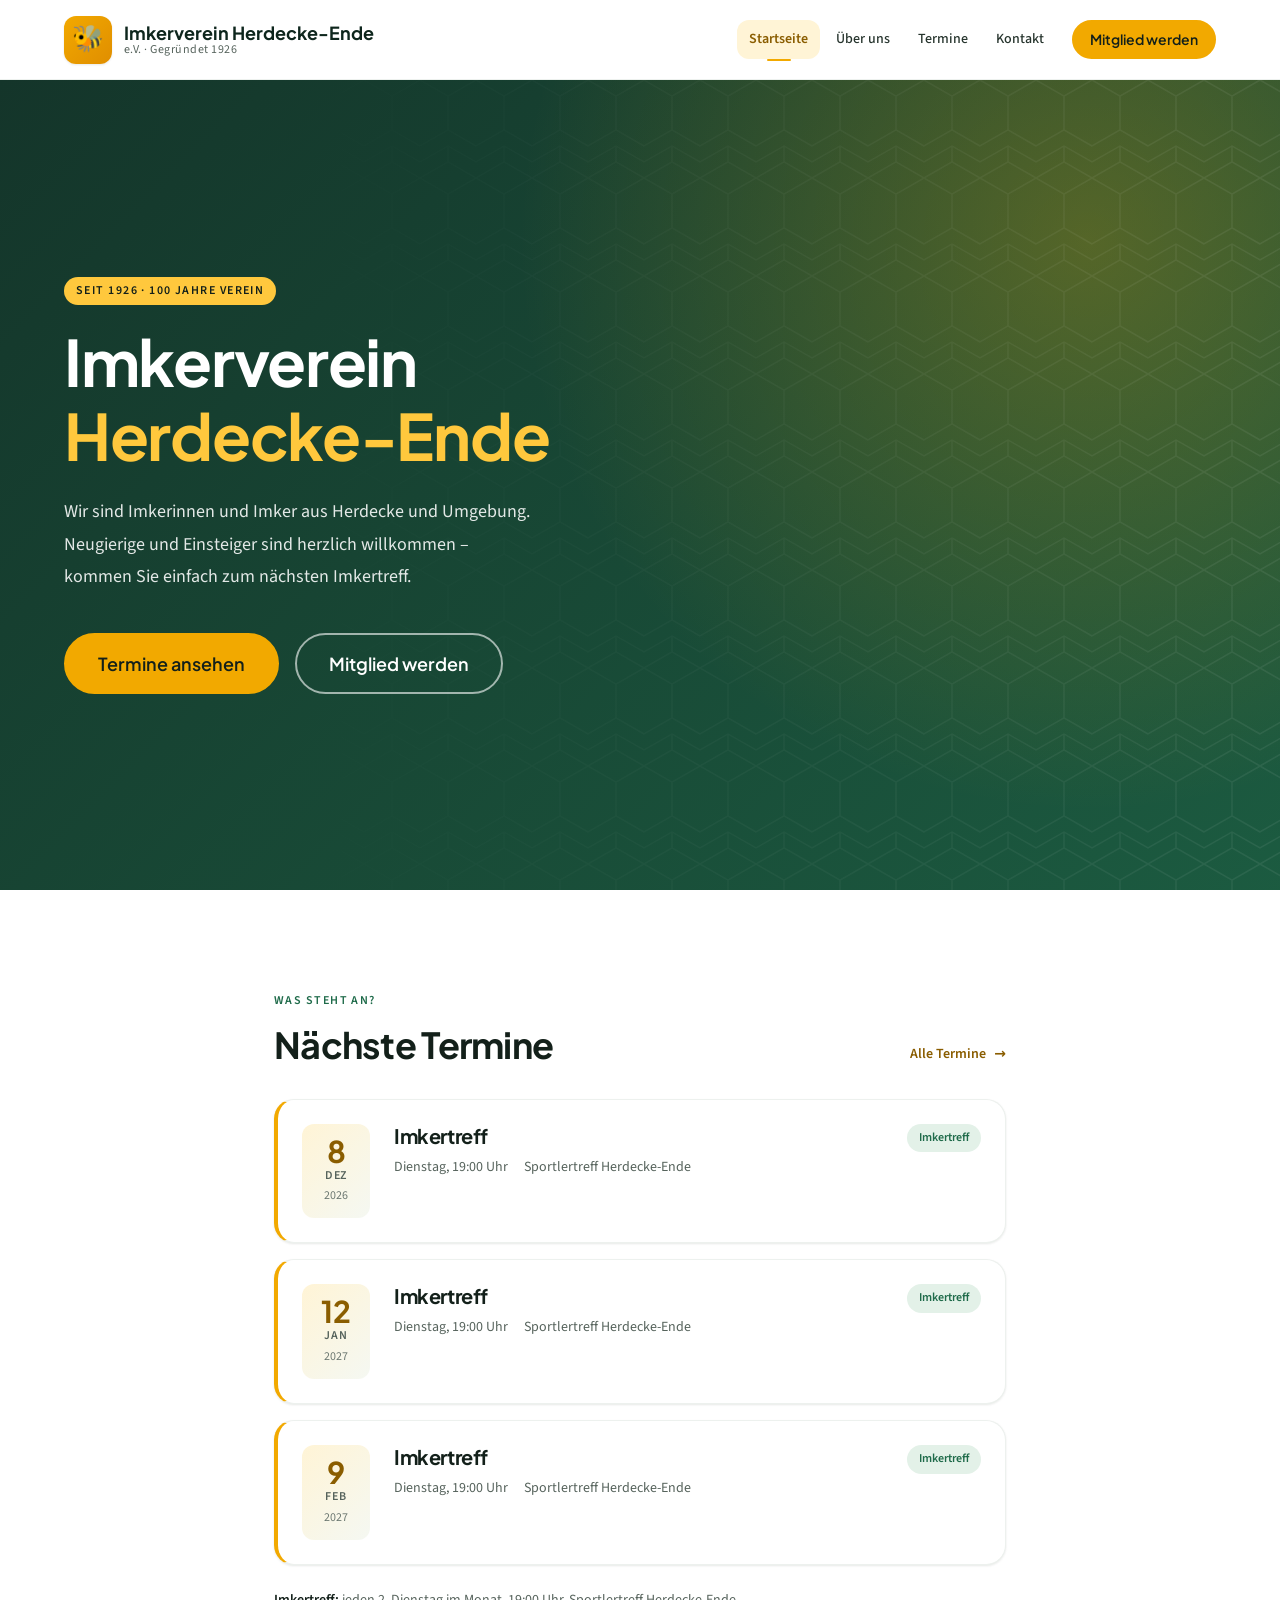
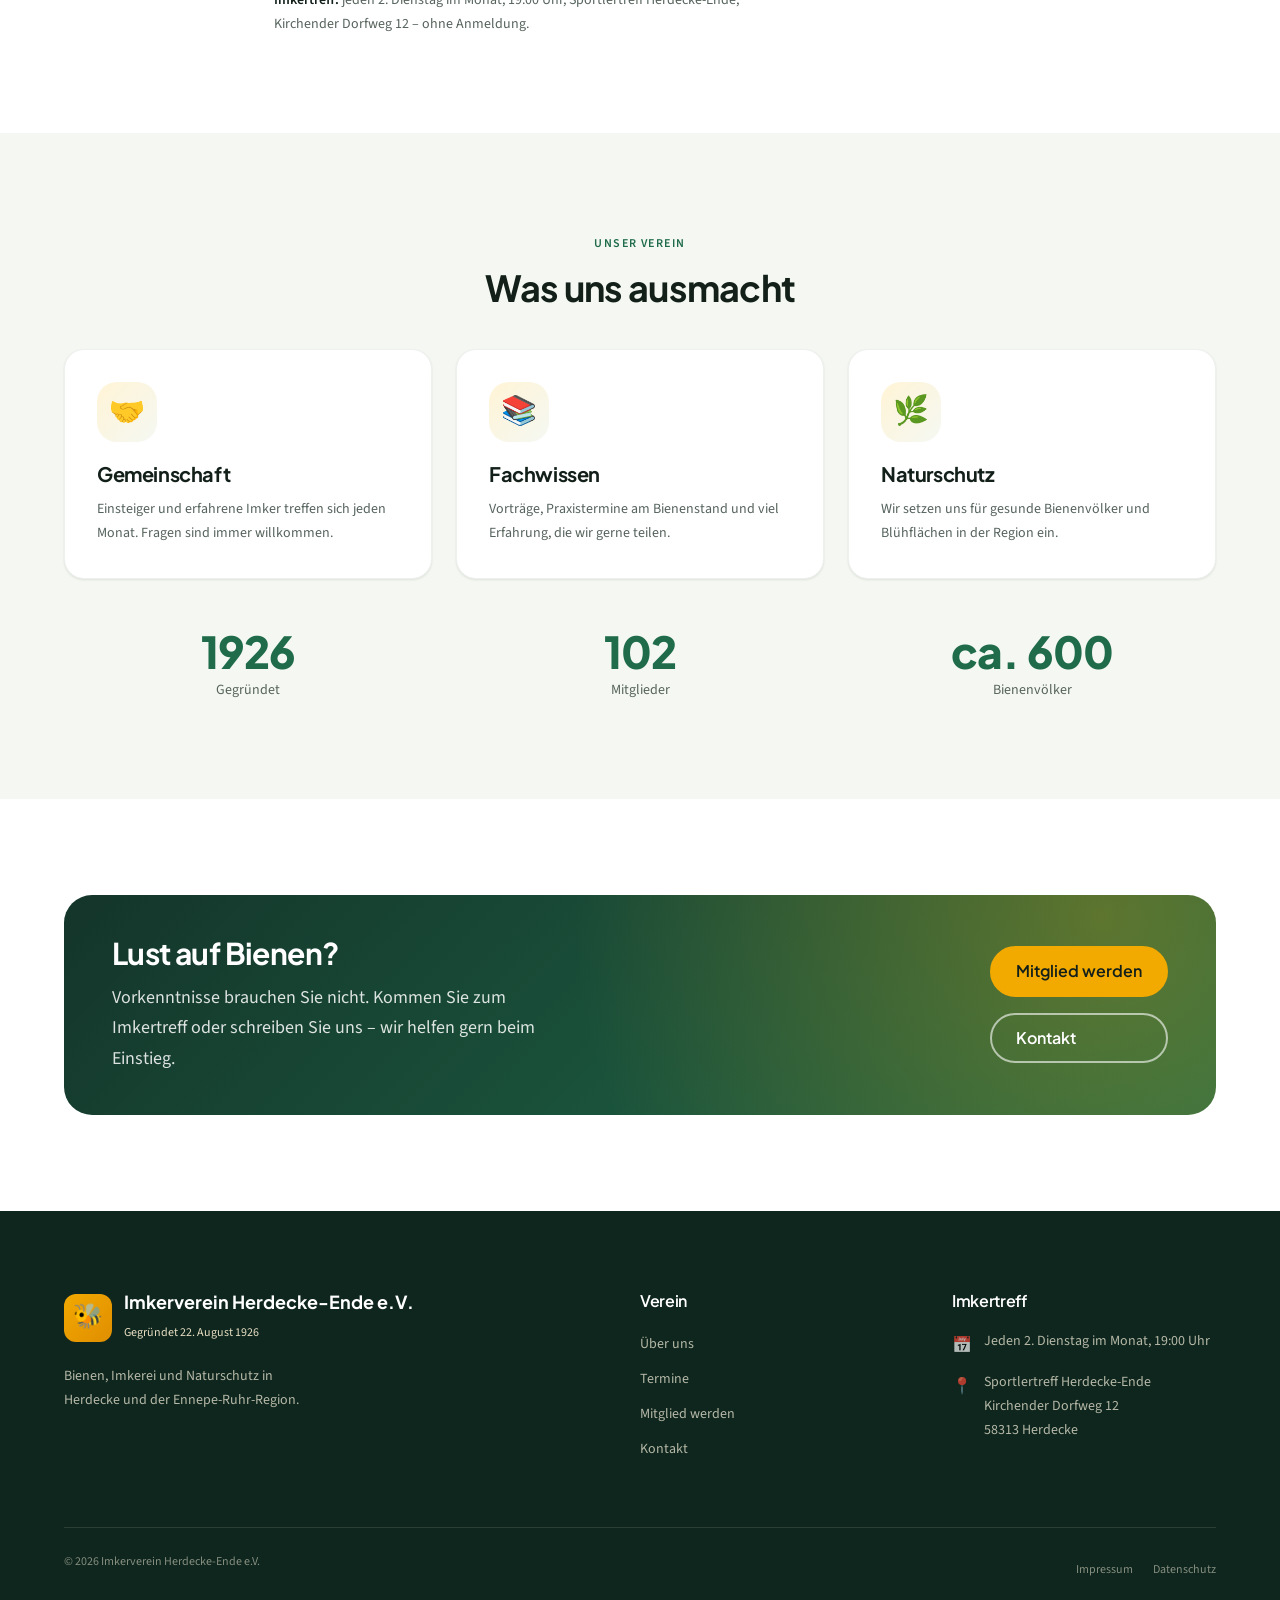
==== index.html @ a4a3e4df "Website des Imkervereins Herdecke-Ende übernehmen Übernahme des fertigen Entwurfs aus dem Repository" ====
<!DOCTYPE html>
<html lang="de">
<head>
  <meta charset="UTF-8">
  <meta http-equiv="Content-Security-Policy" content="default-src 'self'; script-src 'self'; style-src 'self' 'unsafe-inline'; img-src 'self' data:; font-src 'self'; connect-src 'self'; object-src 'none'; base-uri 'self'; form-action 'self'; upgrade-insecure-requests">
  <meta name="referrer" content="strict-origin-when-cross-origin">
  <meta name="viewport" content="width=device-width, initial-scale=1.0">
  <title>Imkerverein Herdecke-Ende e.V. – Seit 1926 für Bienen und Imkerei</title>
  <meta name="description" content="Imkerverein Herdecke-Ende e.V.: seit 1926 Treffpunkt für Imkerinnen, Imker und Interessierte. Imkertreff jeden 2. Dienstag im Monat, 19 Uhr – ohne Anmeldung.">
  <!-- VORSCHAU-SPERRE: Diesen Hinweis und die nächste Zeile vor dem Start der echten Website löschen -->
  <meta name="robots" content="noindex, nofollow">
  <link rel="icon" type="image/svg+xml" href="icons/favicon.svg">
  <link rel="stylesheet" href="css/fonts.css">
  <link rel="stylesheet" href="css/main.css">
  <link rel="stylesheet" href="css/components.css">
  <link rel="stylesheet" href="css/responsive.css">
</head>
<body>

  <a href="#main-content" class="skip-link">Zum Inhalt springen</a>

  <header class="site-header" role="banner">
    <div class="container header-inner">
      <a href="index.html" class="site-logo" aria-label="Imkerverein Herdecke-Ende e.V. – Zur Startseite">
        <span class="site-logo__icon" aria-hidden="true">🐝</span>
        <span class="site-logo__text">
          <span class="site-logo__name">Imkerverein Herdecke-Ende</span>
          <span class="site-logo__sub">e.V. · Gegründet 1926</span>
        </span>
      </a>
      <nav class="site-nav" aria-label="Hauptnavigation">
        <ul class="nav-list" role="list">
          <li class="nav-list__item"><a href="index.html" class="nav-list__link">Startseite</a></li>
          <li class="nav-list__item"><a href="ueber-uns.html" class="nav-list__link">Über uns</a></li>
          <li class="nav-list__item"><a href="termine.html" class="nav-list__link">Termine</a></li>
          <li class="nav-list__item"><a href="kontakt.html" class="nav-list__link">Kontakt</a></li>
        </ul>
        <a href="mitglied-werden.html" class="btn btn--primary btn--sm nav-cta">Mitglied werden</a>
      </nav>
      <button class="hamburger" aria-label="Menü öffnen" aria-expanded="false" aria-controls="mobile-nav">
        <span class="hamburger__line"></span>
        <span class="hamburger__line"></span>
        <span class="hamburger__line"></span>
      </button>
    </div>
  </header>

  <nav class="mobile-nav" id="mobile-nav" aria-label="Mobile Navigation" aria-hidden="true">
    <ul class="mobile-nav__list" role="list">
      <li><a href="index.html" class="mobile-nav__link">Startseite</a></li>
      <li><a href="ueber-uns.html" class="mobile-nav__link">Über uns</a></li>
      <li><a href="termine.html" class="mobile-nav__link">Termine</a></li>
      <li><a href="kontakt.html" class="mobile-nav__link">Kontakt</a></li>
    </ul>
    <div class="mobile-nav__cta">
      <a href="mitglied-werden.html" class="btn btn--primary">Mitglied werden</a>
    </div>
  </nav>

  <main id="main-content">
    <section class="hero" aria-labelledby="seitentitel">
      <div class="hero__bg" style="background-image: url('images/hero-bienenstand.jpg');" aria-hidden="true"></div>
      <div class="hero__overlay" aria-hidden="true"></div>
      <div class="container hero__content">
        <span class="hero__label">Seit 1926 · 100 Jahre Verein</span>
        <h1 class="hero__title" id="seitentitel">Imkerverein<br><em>Herdecke-Ende</em></h1>
        <p class="hero__sub">
          Wir sind Imkerinnen und Imker aus Herdecke und Umgebung.
          Neugierige und Einsteiger sind herzlich willkommen –
          kommen Sie einfach zum nächsten Imkertreff.
        </p>
        <div class="hero__actions">
          <a href="termine.html" class="btn btn--primary btn--lg">Termine ansehen</a>
          <a href="mitglied-werden.html" class="btn btn--outline-light btn--lg">Mitglied werden</a>
        </div>
      </div>
    </section>

    <section class="section" aria-labelledby="termine-heading">
      <div class="container container--narrow">
        <div class="section-head">
          <div>
            <span class="section-label">Was steht an?</span>
            <h2 class="section-title" id="termine-heading">Nächste Termine</h2>
          </div>
          <a href="termine.html" class="card__link">Alle Termine <span class="arrow" aria-hidden="true">→</span></a>
        </div>
        <div class="termine-list" data-termine data-limit="3" role="list" aria-label="Nächste Termine" aria-busy="true">
          <noscript>
            <p class="termine-hinweis">Imkertreff: jeden 2. Dienstag im Monat, 19:00 Uhr, Sportlertreff Herdecke-Ende.</p>
          </noscript>
        </div>
        <p class="termine-hinweis">
          <strong>Imkertreff:</strong> jeden 2. Dienstag im Monat, 19:00 Uhr,
          Sportlertreff Herdecke-Ende, Kirchender Dorfweg 12 – ohne Anmeldung.
        </p>
      </div>
    </section>

    <section class="section section--alt" aria-labelledby="verein-heading">
      <div class="container">
        <div class="text-center section-head--center">
          <span class="section-label">Unser Verein</span>
          <h2 class="section-title" id="verein-heading">Was uns ausmacht</h2>
        </div>
        <div class="feature-cards">
          <div class="feature-card reveal">
            <div class="feature-card__icon" aria-hidden="true">🤝</div>
            <h3 class="feature-card__title">Gemeinschaft</h3>
            <p class="feature-card__text">Einsteiger und erfahrene Imker treffen sich jeden Monat. Fragen sind immer willkommen.</p>
          </div>
          <div class="feature-card reveal reveal--delay-1">
            <div class="feature-card__icon" aria-hidden="true">📚</div>
            <h3 class="feature-card__title">Fachwissen</h3>
            <p class="feature-card__text">Vorträge, Praxistermine am Bienenstand und viel Erfahrung, die wir gerne teilen.</p>
          </div>
          <div class="feature-card reveal reveal--delay-2">
            <div class="feature-card__icon" aria-hidden="true">🌿</div>
            <h3 class="feature-card__title">Naturschutz</h3>
            <p class="feature-card__text">Wir setzen uns für gesunde Bienenvölker und Blühflächen in der Region ein.</p>
          </div>
        </div>
        <dl class="fakten">
          <div class="fakten__item"><dt>Gegründet</dt><dd>1926</dd></div>
          <div class="fakten__item"><dt>Mitglieder</dt><dd>102</dd></div>
          <div class="fakten__item"><dt>Bienenvölker</dt><dd>ca. 600</dd></div>
        </dl>
      </div>
    </section>

    <section class="section" aria-labelledby="cta-heading">
      <div class="container">
        <div class="antrag-box reveal">
          <div class="antrag-box__content">
            <h2 class="antrag-box__title" id="cta-heading">Lust auf Bienen?</h2>
            <p class="antrag-box__text">
              Vorkenntnisse brauchen Sie nicht. Kommen Sie zum Imkertreff
              oder schreiben Sie uns – wir helfen gern beim Einstieg.
            </p>
          </div>
          <div class="btn-stack">
            <a href="mitglied-werden.html" class="btn btn--primary">Mitglied werden</a>
            <a href="kontakt.html" class="btn btn--outline-light">Kontakt</a>
          </div>
        </div>
      </div>
    </section>
  </main>

  <footer class="site-footer" role="contentinfo">
    <div class="container">
      <div class="footer-grid footer-grid--kompakt">
        <div class="footer-brand">
          <a href="index.html" class="footer-brand__logo" aria-label="Zur Startseite">
            <span class="footer-brand__icon" aria-hidden="true">🐝</span>
            <span>
              <span class="footer-brand__name">Imkerverein Herdecke-Ende e.V.</span><br>
              <span class="footer-brand__sub">Gegründet 22. August 1926</span>
            </span>
          </a>
          <p class="footer-brand__desc">Bienen, Imkerei und Naturschutz in Herdecke und der Ennepe-Ruhr-Region.</p>
        </div>
        <div class="footer-col">
          <h2 class="footer-col__title">Verein</h2>
          <ul class="footer-col__list" role="list">
            <li><a href="ueber-uns.html" class="footer-col__link">Über uns</a></li>
            <li><a href="termine.html" class="footer-col__link">Termine</a></li>
            <li><a href="mitglied-werden.html" class="footer-col__link">Mitglied werden</a></li>
            <li><a href="kontakt.html" class="footer-col__link">Kontakt</a></li>
          </ul>
        </div>
        <div class="footer-col">
          <h2 class="footer-col__title">Imkertreff</h2>
          <div class="footer-contact__item">
            <span class="footer-contact__icon" aria-hidden="true">📅</span>
            <span>Jeden 2. Dienstag im Monat, 19:00 Uhr</span>
          </div>
          <div class="footer-contact__item">
            <span class="footer-contact__icon" aria-hidden="true">📍</span>
            <address class="address-plain">
              Sportlertreff Herdecke-Ende<br>
              Kirchender Dorfweg 12<br>
              58313 Herdecke
            </address>
          </div>
        </div>
      </div>
      <div class="footer-bottom">
        <p class="footer-bottom__copy">&copy; 2026 Imkerverein Herdecke-Ende e.V.</p>
        <nav class="footer-bottom__links" aria-label="Rechtliche Links">
          <a href="impressum.html" class="footer-bottom__link">Impressum</a>
          <a href="datenschutz.html" class="footer-bottom__link">Datenschutz</a>
        </nav>
      </div>
    </div>
  </footer>

  <script src="js/nav.js"></script>
  <script src="js/scroll.js"></script>
  <script src="js/termine-daten.js"></script>
  <script src="js/termine.js"></script>
</body>
</html>
---- css/fonts.css ----
/* Lokal eingebundene Schriften (SIL Open Font License, siehe fonts/LICENSE-*.txt).
   Keine Verbindung zu Google-Servern – DSGVO-freundlich. */

@font-face {
  font-family: 'Plus Jakarta Sans';
  font-style: normal;
  font-weight: 200 800;
  font-display: swap;
  src: url('../fonts/plus-jakarta-sans-latin-wght-normal.woff2') format('woff2-variations'),
       url('../fonts/plus-jakarta-sans-latin-wght-normal.woff2') format('woff2');
}

@font-face {
  font-family: 'Source Sans 3';
  font-style: normal;
  font-weight: 300;
  font-display: swap;
  src: url('../fonts/source-sans-3-latin-300-normal.woff2') format('woff2');
}

@font-face {
  font-family: 'Source Sans 3';
  font-style: normal;
  font-weight: 400;
  font-display: swap;
  src: url('../fonts/source-sans-3-latin-400-normal.woff2') format('woff2');
}

@font-face {
  font-family: 'Source Sans 3';
  font-style: normal;
  font-weight: 500;
  font-display: swap;
  src: url('../fonts/source-sans-3-latin-500-normal.woff2') format('woff2');
}

@font-face {
  font-family: 'Source Sans 3';
  font-style: normal;
  font-weight: 600;
  font-display: swap;
  src: url('../fonts/source-sans-3-latin-600-normal.woff2') format('woff2');
}
---- css/main.css ----
/* =============================================================
   main.css – Imkerverein Herdecke-Ende e.V.
   Basis-Styles, CSS-Variablen, Header, Footer, Typografie
   ============================================================= */

/* ----- Schriften: lokal eingebunden über css/fonts.css ----- */

/* ----- CSS Custom Properties (Design-Tokens) ----- */
:root {
  /* Farben – frisches Honiggelb, sattes Waldgrün, viel Weiß */
  --color-honey:         #F2A900;
  --color-honey-light:   #FFC83D;
  --color-honey-dark:    #8A5D00;
  --color-amber:         #E08E00;
  --color-cream:         #FFFFFF;
  --color-cream-warm:    #F5F8F2;
  --color-cream-mid:     #FFF4D6;
  --color-green-dark:    #14352A;
  --color-green:         #1F6B4A;
  --color-green-sage:    #5E9C7C;
  --color-green-light:   #D3E8DA;
  --color-brown-dark:    #0E261D;
  --color-brown:         #2F5D48;
  --color-brown-light:   #E9DFC4;
  --color-text-dark:     #13201A;
  --color-text:          #26342D;
  --color-text-muted:    #56635C;
  --color-text-light:    #6B7770;
  --color-white:         #FFFFFF;
  --color-border:        #E1E7E2;
  --color-border-light:  #EDF1EE;

  /* Typografie */
  --font-display:  'Plus Jakarta Sans', 'Segoe UI', system-ui, sans-serif;
  --font-serif:    'Source Sans 3', 'Segoe UI', system-ui, sans-serif;
  --font-sans:     'Source Sans 3', 'Segoe UI', system-ui, sans-serif;

  /* Schriftgrößen (fluid) */
  --fs-xs:   0.75rem;
  --fs-sm:   0.875rem;
  --fs-base: 1rem;
  --fs-md:   1.125rem;
  --fs-lg:   1.25rem;
  --fs-xl:   1.5rem;
  --fs-2xl:  1.875rem;
  --fs-3xl:  2.25rem;
  --fs-4xl:  3rem;
  --fs-5xl:  3.75rem;

  /* Abstände */
  --space-1:  0.25rem;
  --space-2:  0.5rem;
  --space-3:  0.75rem;
  --space-4:  1rem;
  --space-5:  1.25rem;
  --space-6:  1.5rem;
  --space-8:  2rem;
  --space-10: 2.5rem;
  --space-12: 3rem;
  --space-16: 4rem;
  --space-20: 5rem;
  --space-24: 6rem;
  --space-32: 8rem;

  /* Radien */
  --radius-sm:  6px;
  --radius-md:  12px;
  --radius-lg:  20px;
  --radius-xl:  28px;
  --radius-full: 9999px;

  /* Schatten */
  --shadow-sm:  0 1px 2px rgba(19,32,26,0.05), 0 1px 3px rgba(19,32,26,0.05);
  --shadow-md:  0 6px 16px rgba(19,32,26,0.08), 0 2px 4px rgba(19,32,26,0.04);
  --shadow-lg:  0 14px 32px rgba(19,32,26,0.10), 0 4px 8px rgba(19,32,26,0.05);
  --shadow-xl:  0 24px 56px rgba(19,32,26,0.14), 0 8px 16px rgba(19,32,26,0.06);

  /* Übergänge */
  --transition-fast:   150ms ease;
  --transition-base:   250ms ease;
  --transition-slow:   400ms ease;
  --transition-bounce: 300ms cubic-bezier(0.34, 1.56, 0.64, 1);

  /* Layout */
  --container-max:   1200px;
  --container-narrow: 780px;
  --nav-height:       80px;
}

/* ----- CSS Reset & Basis ----- */
*,
*::before,
*::after {
  box-sizing: border-box;
  margin: 0;
  padding: 0;
}

html {
  scroll-behavior: smooth;
  font-size: 16px;
  -webkit-text-size-adjust: 100%;
}

body {
  font-family: var(--font-sans);
  font-size: var(--fs-base);
  line-height: 1.7;
  color: var(--color-text);
  background-color: var(--color-cream);
  overflow-x: hidden;
}

img {
  max-width: 100%;
  height: auto;
  display: block;
}

a {
  color: var(--color-honey-dark);
  text-decoration: underline;
  text-underline-offset: 3px;
  transition: color var(--transition-fast);
}

a:hover {
  color: var(--color-amber);
}

a:focus-visible {
  outline: 3px solid var(--color-honey);
  outline-offset: 3px;
  border-radius: var(--radius-sm);
}

ul, ol {
  list-style: none;
}

button {
  cursor: pointer;
  border: none;
  background: none;
  font-family: inherit;
}

input,
textarea,
select {
  font-family: inherit;
  font-size: inherit;
}

/* ----- Typografie-Grundregeln ----- */
h1, h2, h3, h4, h5, h6 {
  font-family: var(--font-display);
  font-weight: 700;
  letter-spacing: -0.02em;
  line-height: 1.2;
  color: var(--color-text-dark);
}

h1 { font-size: var(--fs-4xl); }
h2 { font-size: var(--fs-3xl); }
h3 { font-size: var(--fs-2xl); }
h4 { font-size: var(--fs-xl); }
h5 { font-size: var(--fs-lg); }
h6 { font-size: var(--fs-md); }

p {
  margin-bottom: var(--space-4);
  max-width: 72ch;
}

p:last-child {
  margin-bottom: 0;
}

strong {
  font-weight: 600;
  color: var(--color-text-dark);
}

/* ----- Hilfsklassen ----- */
.sr-only {
  position: absolute;
  width: 1px;
  height: 1px;
  padding: 0;
  margin: -1px;
  overflow: hidden;
  clip: rect(0,0,0,0);
  white-space: nowrap;
  border: 0;
}

.container {
  width: 100%;
  max-width: var(--container-max);
  margin: 0 auto;
  padding: 0 var(--space-6);
}

.container--narrow {
  max-width: var(--container-narrow);
  margin: 0 auto;
  padding: 0 var(--space-6);
}

.section {
  padding: var(--space-24) 0;
}

.section--alt {
  background-color: var(--color-cream-warm);
}

.section--dark {
  background-color: var(--color-green-dark);
  color: var(--color-cream);
}

.section-label {
  display: inline-block;
  font-family: var(--font-sans);
  font-size: var(--fs-xs);
  font-weight: 600;
  letter-spacing: 0.12em;
  text-transform: uppercase;
  color: var(--color-green);
  margin-bottom: var(--space-3);
}

.section-title {
  font-size: var(--fs-3xl);
  color: var(--color-text-dark);
  margin-bottom: var(--space-5);
  line-height: 1.2;
}

.section-title--light {
  color: var(--color-cream);
}

.section-intro {
  font-family: var(--font-serif);
  font-size: var(--fs-md);
  color: var(--color-text-muted);
  max-width: 62ch;
  line-height: 1.8;
}

.section-intro--light {
  color: var(--color-green-light);
}

.text-center {
  text-align: center;
}

.text-center p {
  margin-left: auto;
  margin-right: auto;
}

/* ----- Buttons ----- */
.btn {
  display: inline-flex;
  align-items: center;
  gap: var(--space-2);
  padding: var(--space-3) var(--space-6);
  border-radius: var(--radius-full);
  font-family: var(--font-display);
  font-size: var(--fs-base);
  font-weight: 600;
  text-decoration: none;
  transition: all var(--transition-base);
  cursor: pointer;
  border: 2px solid transparent;
  line-height: 1.4;
}

.btn:focus-visible {
  outline: 3px solid var(--color-honey);
  outline-offset: 3px;
}

.btn--primary {
  background-color: var(--color-honey);
  color: var(--color-text-dark);
  border-color: var(--color-honey);
}

.btn--primary:hover {
  background-color: var(--color-honey-light);
  border-color: var(--color-honey-light);
  color: var(--color-text-dark);
  transform: translateY(-2px);
  box-shadow: var(--shadow-md);
}

.btn--secondary {
  background-color: transparent;
  color: var(--color-green-dark);
  border-color: var(--color-green-dark);
}

.btn--secondary:hover {
  background-color: var(--color-green-dark);
  color: var(--color-cream);
  transform: translateY(-2px);
  box-shadow: var(--shadow-md);
}

.btn--outline-light {
  background-color: transparent;
  color: var(--color-white);
  border-color: rgba(255,255,255,0.6);
}

.btn--outline-light:hover {
  background-color: var(--color-cream);
  color: var(--color-green-dark);
  border-color: var(--color-cream);
  transform: translateY(-2px);
}

.btn--sm {
  padding: var(--space-2) var(--space-4);
  font-size: var(--fs-sm);
}

.btn--lg {
  padding: var(--space-4) var(--space-8);
  font-size: var(--fs-md);
}

/* ----- Dekoration: Trennlinie mit Icon ----- */
.divider-bee {
  display: flex;
  align-items: center;
  gap: var(--space-4);
  margin: var(--space-8) 0;
  color: var(--color-border);
}

.divider-bee::before,
.divider-bee::after {
  content: '';
  flex: 1;
  height: 1px;
  background: var(--color-border);
}

.divider-bee span {
  font-size: var(--fs-xl);
}

/* ================================================================
   SITE HEADER / NAVIGATION
   ================================================================ */

.site-header {
  position: sticky;
  top: 0;
  z-index: 1000;
  width: 100%;
  height: var(--nav-height);
  background-color: rgba(255, 255, 255, 0.92);
  backdrop-filter: blur(12px);
  -webkit-backdrop-filter: blur(12px);
  border-bottom: 1px solid var(--color-border-light);
  transition: box-shadow var(--transition-base), background-color var(--transition-base);
}

.site-header.scrolled {
  box-shadow: var(--shadow-md);
  background-color: rgba(255, 255, 255, 0.98);
}

.header-inner {
  display: flex;
  align-items: center;
  justify-content: space-between;
  height: 100%;
}

/* ----- Logo ----- */
.site-logo {
  display: flex;
  align-items: center;
  gap: var(--space-3);
  text-decoration: none;
  flex-shrink: 0;
}

.site-logo__icon {
  width: 48px;
  height: 48px;
  background: linear-gradient(135deg, var(--color-honey), var(--color-amber));
  border-radius: var(--radius-md);
  display: flex;
  align-items: center;
  justify-content: center;
  font-size: 1.6rem;
  box-shadow: var(--shadow-sm);
  transition: transform var(--transition-bounce);
  flex-shrink: 0;
}

.site-logo:hover .site-logo__icon {
  transform: rotate(-8deg) scale(1.05);
}

.site-logo__text {
  display: flex;
  flex-direction: column;
  line-height: 1.1;
}

.site-logo__name {
  font-family: var(--font-display);
  font-size: var(--fs-md);
  font-weight: 700;
  color: var(--color-brown-dark);
  white-space: nowrap;
}

.site-logo__sub {
  font-size: var(--fs-xs);
  color: var(--color-text-muted);
  letter-spacing: 0.04em;
  white-space: nowrap;
}

/* ----- Haupt-Navigation ----- */
.site-nav {
  display: flex;
  align-items: center;
}

.nav-list {
  display: flex;
  align-items: center;
  gap: var(--space-1);
}

.nav-list__item {
  position: relative;
}

.nav-list__link {
  display: block;
  padding: var(--space-2) var(--space-3);
  font-family: var(--font-sans);
  font-size: var(--fs-sm);
  font-weight: 500;
  color: var(--color-text);
  text-decoration: none;
  border-radius: var(--radius-md);
  transition: color var(--transition-fast), background-color var(--transition-fast);
  white-space: nowrap;
}

.nav-list__link:hover {
  color: var(--color-honey-dark);
  background-color: var(--color-cream-mid);
}

.nav-list__link.active {
  color: var(--color-honey-dark);
  background-color: var(--color-cream-mid);
  font-weight: 600;
}

.nav-list__link.active::after {
  content: '';
  position: absolute;
  bottom: -2px;
  left: 50%;
  transform: translateX(-50%);
  width: 24px;
  height: 2px;
  background: var(--color-honey);
  border-radius: var(--radius-full);
}

.nav-cta {
  margin-left: var(--space-4);
}

/* ----- Hamburger (mobile) ----- */
.hamburger {
  display: none;
  flex-direction: column;
  justify-content: center;
  align-items: center;
  width: 44px;
  height: 44px;
  border-radius: var(--radius-md);
  background: none;
  border: none;
  cursor: pointer;
  gap: 5px;
  transition: background-color var(--transition-fast);
  aria-label: "Menü öffnen";
}

.hamburger:hover {
  background-color: var(--color-cream-mid);
}

.hamburger:focus-visible {
  outline: 3px solid var(--color-honey);
  outline-offset: 2px;
}

.hamburger__line {
  display: block;
  width: 24px;
  height: 2px;
  background-color: var(--color-text-dark);
  border-radius: var(--radius-full);
  transition: transform var(--transition-base), opacity var(--transition-base);
  transform-origin: center;
}

.hamburger.is-active .hamburger__line:nth-child(1) {
  transform: translateY(7px) rotate(45deg);
}

.hamburger.is-active .hamburger__line:nth-child(2) {
  opacity: 0;
  transform: scaleX(0);
}

.hamburger.is-active .hamburger__line:nth-child(3) {
  transform: translateY(-7px) rotate(-45deg);
}

/* Mobile Navigation Overlay */
.mobile-nav {
  display: none;
  position: fixed;
  top: var(--nav-height);
  left: 0;
  right: 0;
  bottom: 0;
  background-color: var(--color-cream);
  z-index: 999;
  overflow-y: auto;
  padding: var(--space-6);
  transform: translateX(100%);
  /* visibility verhindert, dass geschlossene Links per Tab erreichbar sind */
  visibility: hidden;
  transition: transform var(--transition-slow), visibility 0s linear 0.4s;
}

.mobile-nav.is-open {
  transform: translateX(0);
  visibility: visible;
  transition: transform var(--transition-slow), visibility 0s;
}

.mobile-nav__list {
  display: flex;
  flex-direction: column;
  gap: var(--space-2);
}

.mobile-nav__link {
  display: block;
  padding: var(--space-4) var(--space-5);
  font-family: var(--font-display);
  font-size: var(--fs-xl);
  color: var(--color-text-dark);
  text-decoration: none;
  border-radius: var(--radius-md);
  border-left: 3px solid transparent;
  transition: all var(--transition-base);
}

.mobile-nav__link:hover,
.mobile-nav__link.active {
  color: var(--color-honey-dark);
  border-left-color: var(--color-honey);
  background-color: var(--color-cream-warm);
  padding-left: var(--space-6);
}

.mobile-nav__cta {
  margin-top: var(--space-6);
}

/* ================================================================
   SITE FOOTER
   ================================================================ */

.site-footer {
  background-color: var(--color-brown-dark);
  color: var(--color-cream-warm);
  padding: var(--space-20) 0 0;
}

.footer-grid {
  display: grid;
  grid-template-columns: 2fr 1fr 1fr;
  gap: var(--space-12);
  padding-bottom: var(--space-16);
  border-bottom: 1px solid rgba(253,246,227,0.12);
}

.footer-brand__logo {
  display: flex;
  align-items: center;
  gap: var(--space-3);
  text-decoration: none;
  margin-bottom: var(--space-5);
}

.footer-brand__icon {
  width: 48px;
  height: 48px;
  background: linear-gradient(135deg, var(--color-honey), var(--color-amber));
  border-radius: var(--radius-md);
  display: flex;
  align-items: center;
  justify-content: center;
  font-size: 1.5rem;
  flex-shrink: 0;
}

.footer-brand__name {
  font-family: var(--font-display);
  font-size: var(--fs-md);
  font-weight: 700;
  color: var(--color-cream);
  line-height: 1.2;
}

.footer-brand__sub {
  font-size: var(--fs-xs);
  color: var(--color-brown-light);
}

.footer-brand__desc {
  font-size: var(--fs-sm);
  color: rgba(253,246,227,0.7);
  line-height: 1.7;
  max-width: 36ch;
}

.footer-col__title {
  font-family: var(--font-display);
  font-size: var(--fs-base);
  font-weight: 600;
  color: var(--color-cream);
  margin-bottom: var(--space-5);
}

.footer-col__list {
  display: flex;
  flex-direction: column;
  gap: var(--space-2);
}

.footer-col__link {
  font-size: var(--fs-sm);
  color: rgba(253,246,227,0.7);
  text-decoration: none;
  transition: color var(--transition-fast);
}

.footer-col__link:hover {
  color: var(--color-honey-light);
}

.footer-contact__item {
  display: flex;
  gap: var(--space-3);
  font-size: var(--fs-sm);
  color: rgba(253,246,227,0.7);
  margin-bottom: var(--space-3);
  align-items: flex-start;
}

.footer-contact__icon {
  font-size: var(--fs-base);
  flex-shrink: 0;
  margin-top: 2px;
}

.footer-bottom {
  display: flex;
  align-items: center;
  justify-content: space-between;
  gap: var(--space-4);
  padding: var(--space-6) 0;
}

.footer-bottom__copy {
  font-size: var(--fs-xs);
  color: rgba(253,246,227,0.5);
}

.footer-bottom__links {
  display: flex;
  gap: var(--space-5);
}

.footer-bottom__link {
  font-size: var(--fs-xs);
  color: rgba(253,246,227,0.5);
  text-decoration: none;
  transition: color var(--transition-fast);
}

.footer-bottom__link:hover {
  color: var(--color-honey-light);
}

/* ================================================================
   HERO SECTION (gemeinsame Basis)
   ================================================================ */

.hero {
  position: relative;
  min-height: 90vh;
  display: flex;
  align-items: center;
  overflow: hidden;
  background-color: var(--color-green-dark);
}

.hero__bg {
  position: absolute;
  inset: 0;
  background-size: cover;
  background-position: center;
  background-repeat: no-repeat;
  opacity: 0.35;
  transition: transform 8s ease;
}

.hero.in-view .hero__bg {
  transform: scale(1.04);
}

.hero__overlay {
  position: absolute;
  inset: 0;
  background:
    radial-gradient(circle at 85% 20%, rgba(242, 169, 0, 0.28), transparent 45%),
    linear-gradient(135deg, rgba(20, 53, 42, 0.92) 0%, rgba(31, 107, 74, 0.70) 100%);
}

/* Dezentes Wabenmuster im Hero */
.hero__overlay::after {
  content: '';
  position: absolute;
  inset: 0;
  background-image: url("data:image/svg+xml,%3Csvg xmlns='http://www.w3.org/2000/svg' width='56' height='98' viewBox='0 0 56 98'%3E%3Cpath d='M28 66L0 50V16L28 0l28 16v34L28 66zm0 32L0 82V66l28 16 28-16v16L28 98z' fill='none' stroke='%23ffffff' stroke-opacity='0.07' stroke-width='1.5'/%3E%3C/svg%3E");
  -webkit-mask-image: linear-gradient(90deg, transparent 20%, #000 100%);
  mask-image: linear-gradient(90deg, transparent 20%, #000 100%);
}

.hero__content {
  position: relative;
  z-index: 2;
  /* Nur vertikal – horizontales Padding kommt von .container */
  padding-top: var(--space-32);
  padding-bottom: var(--space-32);
}

.hero__label {
  display: inline-block;
  font-size: var(--fs-xs);
  font-weight: 600;
  letter-spacing: 0.12em;
  text-transform: uppercase;
  color: var(--color-text-dark);
  background-color: var(--color-honey-light);
  padding: var(--space-1) var(--space-3);
  border-radius: var(--radius-full);
  margin-bottom: var(--space-5);
  opacity: 0;
  transform: translateY(16px);
  animation: fadeUp 0.6s ease 0.2s forwards;
}

.hero__title {
  font-family: var(--font-display);
  font-size: clamp(2.25rem, 5vw, 4rem);
  font-weight: 700;
  color: var(--color-cream);
  line-height: 1.15;
  margin-bottom: var(--space-6);
  max-width: 18ch;
  opacity: 0;
  transform: translateY(20px);
  animation: fadeUp 0.7s ease 0.35s forwards;
}

.hero__title em {
  font-style: normal;
  color: var(--color-honey-light);
}

.hero__sub {
  font-family: var(--font-serif);
  font-size: var(--fs-md);
  color: rgba(255,255,255,0.88);
  max-width: 52ch;
  line-height: 1.8;
  margin-bottom: var(--space-10);
  opacity: 0;
  transform: translateY(20px);
  animation: fadeUp 0.7s ease 0.50s forwards;
}

.hero__actions {
  display: flex;
  gap: var(--space-4);
  flex-wrap: wrap;
  opacity: 0;
  transform: translateY(20px);
  animation: fadeUp 0.7s ease 0.65s forwards;
}

.hero--subpage {
  min-height: 45vh;
}

.hero--subpage .hero__content {
  padding-top: var(--space-20);
  padding-bottom: var(--space-20);
}

/* ================================================================
   KEYFRAME ANIMATIONS
   ================================================================ */

@keyframes fadeUp {
  to {
    opacity: 1;
    transform: translateY(0);
  }
}

@keyframes fadeIn {
  from { opacity: 0; }
  to   { opacity: 1; }
}

@keyframes pulse {
  0%, 100% { transform: scale(1); }
  50%       { transform: scale(1.06); }
}

/* Scroll-Reveal (via JS-Klasse .revealed) */
.reveal {
  opacity: 0;
  transform: translateY(32px);
  transition: opacity 0.6s ease, transform 0.6s ease;
}

.reveal.revealed {
  opacity: 1;
  transform: translateY(0);
}

.reveal--delay-1 { transition-delay: 0.1s; }
.reveal--delay-2 { transition-delay: 0.2s; }
.reveal--delay-3 { transition-delay: 0.3s; }
.reveal--delay-4 { transition-delay: 0.4s; }
.reveal--delay-5 { transition-delay: 0.5s; }

/* ================================================================
   BREADCRUMB
   ================================================================ */

.breadcrumb {
  padding: var(--space-4) 0;
  background-color: var(--color-cream-warm);
  border-bottom: 1px solid var(--color-border-light);
}

.breadcrumb__list {
  display: flex;
  align-items: center;
  gap: var(--space-2);
  flex-wrap: wrap;
}

.breadcrumb__item {
  display: flex;
  align-items: center;
  gap: var(--space-2);
}

.breadcrumb__item:not(:last-child)::after {
  content: '›';
  color: var(--color-text-light);
  font-size: var(--fs-sm);
}

.breadcrumb__link {
  font-size: var(--fs-sm);
  color: var(--color-text-muted);
  text-decoration: none;
  transition: color var(--transition-fast);
}

.breadcrumb__link:hover {
  color: var(--color-honey-dark);
}

.breadcrumb__current {
  font-size: var(--fs-sm);
  color: var(--color-text-dark);
  font-weight: 500;
}

/* ================================================================
   SKIP-LINK (Barrierefreiheit)
   ================================================================ */

.skip-link {
  position: absolute;
  top: -100px;
  left: var(--space-4);
  z-index: 2000;
  padding: var(--space-3) var(--space-5);
  background-color: var(--color-honey);
  color: var(--color-white);
  font-weight: 600;
  border-radius: var(--radius-md);
  text-decoration: none;
}

.skip-link:focus {
  top: var(--space-4);
}

/* ================================================================
   BILD-FALLBACK (wenn eine Bilddatei fehlt)
   ================================================================ */

.img-missing {
  display: none !important;
}

/* hidden-Attribut auch bei Elementen mit eigenem display-Wert respektieren */
[hidden] {
  display: none !important;
}

/* Platzhalter für fehlende Bilder in Bild-Text-Blöcken */
.info-split__image--placeholder {
  display: flex;
  align-items: center;
  justify-content: center;
  min-height: 320px;
  border-radius: var(--radius-lg);
  background: linear-gradient(135deg, var(--color-cream-mid), var(--color-green-light));
  font-size: 4rem;
}

.info-split__image--placeholder::after {
  content: "🐝";
}

/* Seitenkopf ohne Bild (Impressum, Datenschutz) */
.page-header {
  position: relative;
  background:
    radial-gradient(circle at 85% 20%, rgba(242, 169, 0, 0.25), transparent 45%),
    linear-gradient(135deg, var(--color-green-dark), var(--color-green));
  padding: var(--space-16) 0 var(--space-12);
}

.page-header .section-label {
  color: var(--color-honey-light);
}

.page-header__title {
  font-size: var(--fs-4xl);
  color: var(--color-white);
  margin-top: var(--space-3);
}
---- css/components.css ----
/* =============================================================
   components.css – Imkerverein Herdecke-Ende e.V.
   Wiederverwendbare Komponenten: Karten, Timeline, Galerie,
   Formulare, Terminliste, Badges, Statistiken, Lightbox
   ============================================================= */

/* ================================================================
   KARTEN (Cards)
   ================================================================ */

.card {
  background-color: var(--color-white);
  border-radius: var(--radius-lg);
  box-shadow: var(--shadow-sm);
  overflow: hidden;
  transition: transform var(--transition-base), box-shadow var(--transition-base);
  border: 1px solid var(--color-border-light);
}

.card:hover {
  transform: translateY(-4px);
  box-shadow: var(--shadow-lg);
}

.card__image {
  width: 100%;
  aspect-ratio: 16 / 9;
  object-fit: cover;
  background-color: var(--color-cream-mid);
  display: flex;
  align-items: center;
  justify-content: center;
}

.card__image--placeholder {
  aspect-ratio: 16 / 9;
  background: linear-gradient(135deg, var(--color-cream-mid), var(--color-cream-warm));
  display: flex;
  align-items: center;
  justify-content: center;
  font-size: 3rem;
  color: var(--color-honey);
}

.card__img {
  width: 100%;
  height: 220px;
  object-fit: cover;
  background-color: var(--color-cream-mid);
}

.card__body {
  padding: var(--space-6);
}

.card__label {
  display: inline-block;
  font-size: var(--fs-xs);
  font-weight: 600;
  letter-spacing: 0.1em;
  text-transform: uppercase;
  color: var(--color-honey-dark);
  margin-bottom: var(--space-2);
}

.card__date {
  font-size: var(--fs-xs);
  color: var(--color-text-light);
  margin-bottom: var(--space-3);
}

.card__title {
  font-family: var(--font-display);
  font-size: var(--fs-xl);
  color: var(--color-text-dark);
  margin-bottom: var(--space-3);
  line-height: 1.3;
}

.card__text {
  font-size: var(--fs-sm);
  color: var(--color-text-muted);
  line-height: 1.7;
  margin-bottom: var(--space-5);
}

.card__link {
  display: inline-flex;
  align-items: center;
  gap: var(--space-2);
  font-size: var(--fs-sm);
  font-weight: 600;
  color: var(--color-honey-dark);
  text-decoration: none;
  transition: gap var(--transition-fast), color var(--transition-fast);
}

.card__link:hover {
  gap: var(--space-3);
  color: var(--color-amber);
}

.card__link .arrow {
  transition: transform var(--transition-fast);
}

.card__link:hover .arrow {
  transform: translateX(4px);
}

/* Netz-Karten */
.cards-grid {
  display: grid;
  grid-template-columns: repeat(auto-fill, minmax(300px, 1fr));
  gap: var(--space-8);
}

.cards-grid--3 {
  grid-template-columns: repeat(3, 1fr);
}

.cards-grid--2 {
  grid-template-columns: repeat(2, 1fr);
}

/* Feature-Cards (Startseite) */
.feature-cards {
  display: grid;
  grid-template-columns: repeat(3, 1fr);
  gap: var(--space-6);
}

.feature-card {
  background-color: var(--color-white);
  border-radius: var(--radius-lg);
  padding: var(--space-8);
  border: 1px solid var(--color-border-light);
  box-shadow: var(--shadow-sm);
  transition: transform var(--transition-base), box-shadow var(--transition-base);
}

.feature-card:hover {
  transform: translateY(-4px);
  box-shadow: var(--shadow-md);
}

.feature-card__icon {
  width: 60px;
  height: 60px;
  background: linear-gradient(135deg, var(--color-cream-mid), var(--color-cream-warm));
  border-radius: var(--radius-md);
  display: flex;
  align-items: center;
  justify-content: center;
  font-size: 1.8rem;
  margin-bottom: var(--space-5);
  border-radius: var(--radius-lg);
}

.feature-card__title {
  font-family: var(--font-display);
  font-size: var(--fs-lg);
  color: var(--color-text-dark);
  margin-bottom: var(--space-3);
}

.feature-card__text {
  font-size: var(--fs-sm);
  color: var(--color-text-muted);
  line-height: 1.7;
}

/* ================================================================
   STATISTIK-BLÖCKE
   ================================================================ */

.stats-bar {
  background-color: var(--color-green-dark);
  padding: var(--space-12) 0;
}

.stats-grid {
  display: grid;
  grid-template-columns: repeat(4, 1fr);
  gap: var(--space-8);
  text-align: center;
}

.stat-item {
  padding: var(--space-4);
}

.stat-item__number {
  font-family: var(--font-display);
  font-size: clamp(2.5rem, 5vw, 3.5rem);
  font-weight: 700;
  color: var(--color-honey-light);
  line-height: 1;
  margin-bottom: var(--space-2);
}

.stat-item__label {
  font-size: var(--fs-sm);
  color: rgba(253,246,227,0.7);
  letter-spacing: 0.05em;
}

/* ================================================================
   IMKERTREFF-HIGHLIGHT-BOX
   ================================================================ */

.treff-highlight {
  background: linear-gradient(135deg, var(--color-green-dark), var(--color-green));
  border-radius: var(--radius-xl);
  padding: var(--space-12) var(--space-12);
  color: var(--color-cream);
  display: grid;
  grid-template-columns: 1fr auto;
  gap: var(--space-10);
  align-items: center;
  overflow: hidden;
  position: relative;
}

.treff-highlight::before {
  content: '🐝';
  position: absolute;
  font-size: 8rem;
  right: -1rem;
  top: 50%;
  transform: translateY(-50%);
  opacity: 0.07;
  pointer-events: none;
  user-select: none;
}

.treff-highlight__label {
  font-size: var(--fs-xs);
  letter-spacing: 0.18em;
  text-transform: uppercase;
  color: var(--color-honey-light);
  font-weight: 600;
  margin-bottom: var(--space-3);
}

.treff-highlight__title {
  font-family: var(--font-display);
  font-size: var(--fs-2xl);
  color: var(--color-cream);
  margin-bottom: var(--space-5);
}

.treff-highlight__details {
  display: flex;
  flex-direction: column;
  gap: var(--space-3);
}

.treff-detail {
  display: flex;
  align-items: center;
  gap: var(--space-3);
  font-size: var(--fs-md);
  color: rgba(253,246,227,0.9);
}

.treff-detail__icon {
  font-size: var(--fs-xl);
  flex-shrink: 0;
}

.treff-highlight__action {
  display: flex;
  flex-direction: column;
  align-items: flex-end;
  gap: var(--space-4);
}

/* ================================================================
   TIMELINE (Geschichte)
   ================================================================ */

.timeline {
  position: relative;
  padding: var(--space-8) 0;
}

.timeline::before {
  content: '';
  position: absolute;
  left: 50%;
  top: 0;
  bottom: 0;
  width: 2px;
  background: linear-gradient(
    to bottom,
    transparent,
    var(--color-honey) 10%,
    var(--color-honey) 90%,
    transparent
  );
  transform: translateX(-50%);
}

.timeline-item {
  display: grid;
  grid-template-columns: 1fr auto 1fr;
  gap: 0 var(--space-8);
  margin-bottom: var(--space-12);
  align-items: center;
}

.timeline-item:nth-child(odd) .timeline-content {
  grid-column: 1;
  text-align: right;
}

.timeline-item:nth-child(odd) .timeline-spacer {
  grid-column: 3;
}

.timeline-item:nth-child(even) .timeline-content {
  grid-column: 3;
  text-align: left;
}

.timeline-item:nth-child(even) .timeline-spacer {
  grid-column: 1;
}

.timeline-dot {
  grid-column: 2;
  width: 56px;
  height: 56px;
  background: linear-gradient(135deg, var(--color-honey), var(--color-amber));
  border-radius: 50%;
  display: flex;
  align-items: center;
  justify-content: center;
  font-size: 1.4rem;
  box-shadow: 0 0 0 6px var(--color-cream), var(--shadow-md);
  flex-shrink: 0;
  z-index: 1;
}

.timeline-content {
  background-color: var(--color-white);
  border-radius: var(--radius-lg);
  padding: var(--space-6) var(--space-8);
  box-shadow: var(--shadow-sm);
  border: 1px solid var(--color-border-light);
  transition: box-shadow var(--transition-base), transform var(--transition-base);
}

.timeline-content:hover {
  box-shadow: var(--shadow-md);
  transform: translateY(-2px);
}

.timeline-year {
  font-family: var(--font-display);
  font-size: var(--fs-3xl);
  font-weight: 700;
  color: var(--color-honey);
  line-height: 1;
  margin-bottom: var(--space-2);
}

.timeline-title {
  font-family: var(--font-display);
  font-size: var(--fs-lg);
  color: var(--color-text-dark);
  margin-bottom: var(--space-3);
}

.timeline-text {
  font-size: var(--fs-sm);
  color: var(--color-text-muted);
  line-height: 1.7;
}

.timeline-spacer {
  /* Platzhalter auf der gegenüberliegenden Seite */
}

/* ================================================================
   TERMINE-LISTE
   ================================================================ */

.termine-filter {
  display: flex;
  gap: var(--space-3);
  flex-wrap: wrap;
  margin-bottom: var(--space-8);
}

.filter-btn {
  padding: var(--space-2) var(--space-5);
  border-radius: var(--radius-full);
  font-size: var(--fs-sm);
  font-weight: 500;
  border: 2px solid var(--color-border);
  background: transparent;
  color: var(--color-text-muted);
  cursor: pointer;
  transition: all var(--transition-fast);
}

.filter-btn:hover,
.filter-btn.is-active {
  border-color: var(--color-honey);
  background-color: var(--color-honey);
  color: var(--color-white);
}

.filter-btn:focus-visible {
  outline: 3px solid var(--color-honey);
  outline-offset: 3px;
}

.termine-list {
  display: flex;
  flex-direction: column;
  gap: var(--space-4);
}

.termin-item {
  display: grid;
  grid-template-columns: auto 1fr auto;
  gap: var(--space-6);
  align-items: start;
  background-color: var(--color-white);
  border-radius: var(--radius-lg);
  padding: var(--space-6);
  box-shadow: var(--shadow-sm);
  border: 1px solid var(--color-border-light);
  border-left: 4px solid var(--color-honey);
  transition: transform var(--transition-fast), box-shadow var(--transition-fast);
}

.termin-item:hover {
  transform: translateX(4px);
  box-shadow: var(--shadow-md);
}

.termin-item[data-kategorie="treff"] {
  border-left-color: var(--color-green);
}

.termin-item[data-kategorie="saison"] {
  border-left-color: var(--color-amber);
}

.termin-item[data-kategorie="vortrag"] {
  border-left-color: var(--color-brown);
}

.termin-item[data-kategorie="neuimker"] {
  border-left-color: var(--color-brown);
}

.termin-item[data-kategorie="aktion"] {
  border-left-color: var(--color-green-sage);
}

.termin-date {
  display: flex;
  flex-direction: column;
  align-items: center;
  background: linear-gradient(135deg, var(--color-cream-mid), var(--color-cream-warm));
  border-radius: var(--radius-md);
  padding: var(--space-3) var(--space-4);
  min-width: 68px;
  text-align: center;
}

.termin-date__day {
  font-family: var(--font-display);
  font-size: var(--fs-2xl);
  font-weight: 700;
  color: var(--color-honey-dark);
  line-height: 1;
}

.termin-date__month {
  font-size: var(--fs-xs);
  font-weight: 600;
  color: var(--color-text-muted);
  text-transform: uppercase;
  letter-spacing: 0.08em;
}

.termin-date__year {
  font-size: var(--fs-xs);
  color: var(--color-text-light);
}

.termin-info__title {
  font-family: var(--font-display);
  font-size: var(--fs-lg);
  color: var(--color-text-dark);
  margin-bottom: var(--space-2);
}

.termin-info__meta {
  display: flex;
  gap: var(--space-4);
  flex-wrap: wrap;
  margin-bottom: var(--space-2);
}

.termin-meta {
  display: inline-flex;
  align-items: center;
  gap: var(--space-1);
  font-size: var(--fs-sm);
  color: var(--color-text-muted);
}

.termin-info__desc {
  font-size: var(--fs-sm);
  color: var(--color-text-muted);
  line-height: 1.6;
}

.termin-badge {
  display: inline-block;
  padding: var(--space-1) var(--space-3);
  border-radius: var(--radius-full);
  font-size: var(--fs-xs);
  font-weight: 600;
  flex-shrink: 0;
  align-self: flex-start;
}

.termin-badge--regulaer {
  background-color: #E3F1E8;
  color: var(--color-green);
}

.termin-badge--praxis {
  background-color: #FFF1CC;
  color: var(--color-honey-dark);
}

.termin-badge--vortrag {
  background-color: #E6ECFA;
  color: #34478F;
}

.termin-badge--oeffentlich {
  background-color: #F1E8F7;
  color: #6B3F8A;
}

/* Imkertreff-Block auf Terminseite */
.imkertreff-box {
  background: linear-gradient(135deg, var(--color-cream-warm), var(--color-cream-mid));
  border-radius: var(--radius-xl);
  border: 2px solid var(--color-honey);
  padding: var(--space-10);
  margin-bottom: var(--space-12);
  display: grid;
  grid-template-columns: auto 1fr;
  gap: var(--space-8);
  align-items: center;
}

.imkertreff-box__icon {
  font-size: 4rem;
  line-height: 1;
}

.imkertreff-box__label {
  font-size: var(--fs-xs);
  letter-spacing: 0.15em;
  text-transform: uppercase;
  color: var(--color-honey-dark);
  font-weight: 600;
  margin-bottom: var(--space-2);
}

.imkertreff-box__title {
  font-family: var(--font-display);
  font-size: var(--fs-2xl);
  color: var(--color-text-dark);
  margin-bottom: var(--space-4);
}

.imkertreff-box__details {
  display: flex;
  flex-direction: column;
  gap: var(--space-2);
}

.imkertreff-detail {
  display: flex;
  align-items: flex-start;
  gap: var(--space-3);
  font-size: var(--fs-md);
  color: var(--color-text);
}

/* ================================================================
   MITGLIED-WERDEN VORTEILE
   ================================================================ */

.vorteile-grid {
  display: grid;
  grid-template-columns: repeat(2, 1fr);
  gap: var(--space-5);
}

.vorteil-item {
  display: flex;
  gap: var(--space-4);
  align-items: flex-start;
  padding: var(--space-5);
  background-color: var(--color-white);
  border-radius: var(--radius-lg);
  border: 1px solid var(--color-border-light);
  transition: box-shadow var(--transition-fast);
}

.vorteil-item:hover {
  box-shadow: var(--shadow-sm);
}

.vorteil-icon {
  font-size: 1.8rem;
  flex-shrink: 0;
  margin-top: 2px;
}

.vorteil-title {
  font-family: var(--font-display);
  font-size: var(--fs-base);
  color: var(--color-text-dark);
  margin-bottom: var(--space-1);
}

.vorteil-text {
  font-size: var(--fs-sm);
  color: var(--color-text-muted);
  line-height: 1.6;
}

/* ================================================================
   MITGLIEDER / IMKEREIEN PROFILE
   ================================================================ */

.profil-card {
  background-color: var(--color-white);
  border-radius: var(--radius-lg);
  overflow: hidden;
  box-shadow: var(--shadow-sm);
  border: 1px solid var(--color-border-light);
  transition: transform var(--transition-base), box-shadow var(--transition-base);
}

.profil-card:hover {
  transform: translateY(-4px);
  box-shadow: var(--shadow-lg);
}

.profil-card__img {
  width: 100%;
  height: 200px;
  object-fit: cover;
  background: linear-gradient(135deg, var(--color-cream-mid), var(--color-green-light));
  display: flex;
  align-items: center;
  justify-content: center;
  font-size: 3rem;
}

.profil-card__body {
  padding: var(--space-6);
}

.profil-card__tag {
  display: inline-block;
  padding: var(--space-1) var(--space-3);
  background-color: rgba(212,147,26,0.12);
  color: var(--color-honey-dark);
  border-radius: var(--radius-full);
  font-size: var(--fs-xs);
  font-weight: 600;
  letter-spacing: 0.08em;
  margin-bottom: var(--space-3);
}

.profil-card__name {
  font-family: var(--font-display);
  font-size: var(--fs-xl);
  color: var(--color-text-dark);
  margin-bottom: var(--space-1);
}

.profil-card__ort {
  font-size: var(--fs-sm);
  color: var(--color-text-muted);
  margin-bottom: var(--space-4);
  display: flex;
  align-items: center;
  gap: var(--space-1);
}

.profil-card__text {
  font-size: var(--fs-sm);
  color: var(--color-text-muted);
  line-height: 1.7;
}

/* ================================================================
   GALERIE
   ================================================================ */

.gallery-filter {
  display: flex;
  gap: var(--space-3);
  flex-wrap: wrap;
  margin-bottom: var(--space-8);
}

.gallery-grid {
  display: grid;
  grid-template-columns: repeat(4, 1fr);
  gap: var(--space-4);
}

.gallery-item {
  position: relative;
  border-radius: var(--radius-md);
  overflow: hidden;
  cursor: pointer;
  aspect-ratio: 1;
  background-color: var(--color-cream-mid);
}

.gallery-item img {
  width: 100%;
  height: 100%;
  object-fit: cover;
  transition: transform var(--transition-slow);
  display: block;
}

.gallery-item:hover img {
  transform: scale(1.08);
}

.gallery-item__overlay {
  position: absolute;
  inset: 0;
  background: linear-gradient(
    to top,
    rgba(42,31,14,0.75) 0%,
    transparent 60%
  );
  opacity: 0;
  transition: opacity var(--transition-base);
  display: flex;
  align-items: flex-end;
  padding: var(--space-4);
}

.gallery-item:hover .gallery-item__overlay {
  opacity: 1;
}

.gallery-item__caption {
  font-size: var(--fs-sm);
  color: var(--color-cream);
  font-weight: 500;
}

.gallery-item__icon {
  position: absolute;
  top: 50%;
  left: 50%;
  transform: translate(-50%, -50%);
  font-size: 2rem;
  color: var(--color-white);
  opacity: 0;
  transition: opacity var(--transition-base);
}

.gallery-item:hover .gallery-item__icon {
  opacity: 1;
}

/* Placeholder-Bilder in der Galerie */
.gallery-item--placeholder {
  background: linear-gradient(135deg, var(--color-cream-mid) 0%, var(--color-green-light) 100%);
  display: flex;
  align-items: center;
  justify-content: center;
  font-size: 3rem;
}

/* ================================================================
   LIGHTBOX
   ================================================================ */

.lightbox {
  display: none;
  position: fixed;
  inset: 0;
  z-index: 9000;
  background-color: rgba(10, 8, 4, 0.92);
  align-items: center;
  justify-content: center;
  padding: var(--space-8);
  backdrop-filter: blur(4px);
}

.lightbox.is-open {
  display: flex;
  animation: fadeIn 0.25s ease;
}

.lightbox__inner {
  position: relative;
  max-width: 90vw;
  max-height: 88vh;
  display: flex;
  flex-direction: column;
  align-items: center;
}

.lightbox__img {
  max-width: 100%;
  max-height: 78vh;
  object-fit: contain;
  border-radius: var(--radius-md);
  box-shadow: var(--shadow-xl);
}

.lightbox__img-placeholder {
  width: min(80vw, 700px);
  height: min(70vh, 500px);
  background: linear-gradient(135deg, var(--color-cream-mid), var(--color-green-light));
  border-radius: var(--radius-md);
  display: flex;
  align-items: center;
  justify-content: center;
  font-size: 5rem;
}

.lightbox__caption {
  margin-top: var(--space-4);
  font-size: var(--fs-sm);
  color: rgba(253,246,227,0.8);
  text-align: center;
  max-width: 52ch;
}

.lightbox__close {
  position: fixed;
  top: var(--space-6);
  right: var(--space-6);
  width: 48px;
  height: 48px;
  background-color: rgba(253,246,227,0.12);
  border: 1px solid rgba(253,246,227,0.2);
  border-radius: 50%;
  color: var(--color-cream);
  font-size: 1.5rem;
  display: flex;
  align-items: center;
  justify-content: center;
  cursor: pointer;
  transition: background-color var(--transition-fast);
}

.lightbox__close:hover {
  background-color: rgba(253,246,227,0.25);
}

.lightbox__close:focus-visible {
  outline: 3px solid var(--color-honey);
  outline-offset: 3px;
}

.lightbox__nav {
  position: fixed;
  top: 50%;
  transform: translateY(-50%);
  width: 52px;
  height: 52px;
  background-color: rgba(253,246,227,0.12);
  border: 1px solid rgba(253,246,227,0.2);
  border-radius: 50%;
  color: var(--color-cream);
  font-size: 1.4rem;
  display: flex;
  align-items: center;
  justify-content: center;
  cursor: pointer;
  transition: background-color var(--transition-fast);
}

.lightbox__nav:hover {
  background-color: rgba(253,246,227,0.25);
}

.lightbox__nav--prev {
  left: var(--space-6);
}

.lightbox__nav--next {
  right: var(--space-6);
}

.lightbox__counter {
  position: fixed;
  bottom: var(--space-6);
  left: 50%;
  transform: translateX(-50%);
  font-size: var(--fs-sm);
  color: rgba(253,246,227,0.6);
}

/* ================================================================
   KONTAKTFORMULAR
   ================================================================ */

.contact-layout {
  display: grid;
  grid-template-columns: 3fr 2fr;
  gap: var(--space-16);
  align-items: start;
}

.form-group {
  margin-bottom: var(--space-5);
}

.form-label {
  display: block;
  font-size: var(--fs-sm);
  font-weight: 600;
  color: var(--color-text-dark);
  margin-bottom: var(--space-2);
}

.form-label .required {
  color: var(--color-honey-dark);
  margin-left: var(--space-1);
}

.form-input,
.form-textarea,
.form-select {
  width: 100%;
  padding: var(--space-3) var(--space-4);
  border: 2px solid var(--color-border);
  border-radius: var(--radius-md);
  background-color: var(--color-white);
  color: var(--color-text-dark);
  font-size: var(--fs-base);
  transition: border-color var(--transition-fast), box-shadow var(--transition-fast);
}

.form-input:focus,
.form-textarea:focus,
.form-select:focus {
  outline: none;
  border-color: var(--color-honey);
  box-shadow: 0 0 0 3px rgba(212,147,26,0.15);
}

.form-input.error,
.form-textarea.error {
  border-color: #d32f2f;
}

.form-input.error:focus,
.form-textarea.error:focus {
  box-shadow: 0 0 0 3px rgba(211,47,47,0.12);
}

.form-error {
  display: none;
  margin-top: var(--space-2);
  font-size: var(--fs-sm);
  color: #d32f2f;
}

.form-error.visible {
  display: block;
}

.form-textarea {
  min-height: 160px;
  resize: vertical;
}

.form-hint {
  margin-top: var(--space-2);
  font-size: var(--fs-xs);
  color: var(--color-text-light);
}

.form-check {
  display: flex;
  align-items: flex-start;
  gap: var(--space-3);
  margin-bottom: var(--space-4);
}

.form-check__input {
  width: 20px;
  height: 20px;
  margin-top: 2px;
  flex-shrink: 0;
  accent-color: var(--color-honey);
}

.form-check__label {
  font-size: var(--fs-sm);
  color: var(--color-text-muted);
  line-height: 1.6;
}

.form-success {
  display: none;
  padding: var(--space-5);
  background-color: rgba(61,107,61,0.1);
  border: 1px solid var(--color-green);
  border-radius: var(--radius-md);
  color: var(--color-green-dark);
  font-size: var(--fs-sm);
  margin-top: var(--space-5);
}

.form-success.visible {
  display: flex;
  align-items: center;
  gap: var(--space-3);
}

/* Kontaktinfos-Sidebar */
.contact-info {
  position: sticky;
  top: calc(var(--nav-height) + var(--space-8));
}

.contact-info__box {
  background-color: var(--color-white);
  border-radius: var(--radius-lg);
  padding: var(--space-8);
  box-shadow: var(--shadow-sm);
  border: 1px solid var(--color-border-light);
  margin-bottom: var(--space-6);
}

.contact-info__title {
  font-family: var(--font-display);
  font-size: var(--fs-lg);
  color: var(--color-text-dark);
  margin-bottom: var(--space-5);
  padding-bottom: var(--space-4);
  border-bottom: 1px solid var(--color-border-light);
}

.contact-info__item {
  display: flex;
  gap: var(--space-4);
  margin-bottom: var(--space-5);
  align-items: flex-start;
}

.contact-info__icon {
  width: 40px;
  height: 40px;
  background: linear-gradient(135deg, var(--color-cream-mid), var(--color-cream-warm));
  border-radius: var(--radius-md);
  display: flex;
  align-items: center;
  justify-content: center;
  font-size: 1.1rem;
  flex-shrink: 0;
}

.contact-info__label {
  font-size: var(--fs-xs);
  font-weight: 600;
  text-transform: uppercase;
  letter-spacing: 0.08em;
  color: var(--color-honey-dark);
  margin-bottom: var(--space-1);
}

.contact-info__value {
  font-size: var(--fs-sm);
  color: var(--color-text);
  line-height: 1.5;
}

/* ================================================================
   MAP PLACEHOLDER
   ================================================================ */

.map-placeholder {
  background: linear-gradient(135deg, var(--color-cream-mid) 0%, var(--color-green-light) 100%);
  border-radius: var(--radius-lg);
  height: 220px;
  display: flex;
  flex-direction: column;
  align-items: center;
  justify-content: center;
  gap: var(--space-3);
  font-size: var(--fs-sm);
  color: var(--color-text-muted);
  border: 1px solid var(--color-border-light);
  cursor: default;
}

.map-placeholder__icon {
  font-size: 2.5rem;
}

.map-placeholder__text {
  font-weight: 500;
  color: var(--color-green-dark);
}

.map-placeholder__addr {
  font-size: var(--fs-xs);
  color: var(--color-text-muted);
  text-align: center;
  max-width: 24ch;
}

/* ================================================================
   NEWS / AKTUELLES
   ================================================================ */

.news-grid {
  display: grid;
  grid-template-columns: repeat(3, 1fr);
  gap: var(--space-8);
}

.news-card {
  background-color: var(--color-white);
  border-radius: var(--radius-lg);
  overflow: hidden;
  box-shadow: var(--shadow-sm);
  border: 1px solid var(--color-border-light);
  transition: transform var(--transition-base), box-shadow var(--transition-base);
  display: flex;
  flex-direction: column;
}

.news-card:hover {
  transform: translateY(-4px);
  box-shadow: var(--shadow-lg);
}

.news-card__img {
  width: 100%;
  height: 200px;
  object-fit: cover;
  background: linear-gradient(135deg, var(--color-cream-mid), var(--color-green-light));
  flex-shrink: 0;
}

.news-card__img--placeholder {
  height: 200px;
  display: flex;
  align-items: center;
  justify-content: center;
  font-size: 3.5rem;
}

.news-card__body {
  padding: var(--space-6);
  display: flex;
  flex-direction: column;
  flex: 1;
}

.news-card__meta {
  display: flex;
  align-items: center;
  gap: var(--space-3);
  margin-bottom: var(--space-3);
}

.news-card__category {
  font-size: var(--fs-xs);
  font-weight: 600;
  letter-spacing: 0.08em;
  text-transform: uppercase;
  color: var(--color-honey-dark);
}

.news-card__date {
  font-size: var(--fs-xs);
  color: var(--color-text-light);
}

.news-card__title {
  font-family: var(--font-display);
  font-size: var(--fs-lg);
  color: var(--color-text-dark);
  margin-bottom: var(--space-3);
  line-height: 1.3;
}

.news-card__text {
  font-size: var(--fs-sm);
  color: var(--color-text-muted);
  line-height: 1.7;
  flex: 1;
  margin-bottom: var(--space-5);
}

.load-more-wrap {
  text-align: center;
  margin-top: var(--space-12);
}

/* ================================================================
   IMPRESSUM / DATENSCHUTZ LAYOUT
   ================================================================ */

.legal-content {
  background-color: var(--color-white);
  border-radius: var(--radius-xl);
  padding: var(--space-12);
  box-shadow: var(--shadow-sm);
  border: 1px solid var(--color-border-light);
}

.legal-content h2 {
  font-size: var(--fs-xl);
  margin-top: var(--space-10);
  margin-bottom: var(--space-4);
  padding-top: var(--space-8);
  border-top: 1px solid var(--color-border-light);
}

.legal-content h2:first-child {
  margin-top: 0;
  padding-top: 0;
  border-top: none;
}

.legal-content h3 {
  font-size: var(--fs-lg);
  margin-top: var(--space-6);
  margin-bottom: var(--space-3);
}

.legal-content p {
  font-size: var(--fs-sm);
  color: var(--color-text-muted);
  line-height: 1.8;
  margin-bottom: var(--space-4);
  max-width: none;
}

.legal-content ul {
  list-style: disc;
  padding-left: var(--space-6);
  margin-bottom: var(--space-4);
}

.legal-content ul li {
  font-size: var(--fs-sm);
  color: var(--color-text-muted);
  line-height: 1.7;
  margin-bottom: var(--space-2);
}

.legal-placeholder {
  background-color: var(--color-cream-warm);
  border: 1px dashed var(--color-honey);
  border-radius: var(--radius-md);
  padding: var(--space-4);
  font-size: var(--fs-sm);
  color: var(--color-text-muted);
  margin: var(--space-4) 0;
}

.legal-placeholder strong {
  color: var(--color-honey-dark);
}

/* ================================================================
   ÜBER UNS – INFO-BLÖCKE
   ================================================================ */

.info-split {
  display: grid;
  grid-template-columns: 1fr 1fr;
  gap: var(--space-16);
  align-items: center;
}

.info-split--reverse .info-split__image {
  order: 2;
}

.info-split--reverse .info-split__content {
  order: 1;
}

.info-split__image {
  border-radius: var(--radius-xl);
  overflow: hidden;
  box-shadow: var(--shadow-lg);
  aspect-ratio: 4/3;
  background: linear-gradient(135deg, var(--color-cream-mid), var(--color-green-light));
  display: flex;
  align-items: center;
  justify-content: center;
  font-size: 5rem;
}

.info-split__img {
  width: 100%;
  height: 100%;
  object-fit: cover;
}

.info-list {
  display: flex;
  flex-direction: column;
  gap: var(--space-3);
  margin-top: var(--space-6);
}

.info-list__item {
  display: flex;
  align-items: flex-start;
  gap: var(--space-3);
  font-size: var(--fs-sm);
  color: var(--color-text-muted);
}

.info-list__item::before {
  content: '✓';
  color: var(--color-green);
  font-weight: 700;
  flex-shrink: 0;
  margin-top: 1px;
}

/* Verband-Info Box */
.verband-box {
  background: linear-gradient(135deg, var(--color-cream-warm), var(--color-cream-mid));
  border-radius: var(--radius-xl);
  padding: var(--space-10);
  border-left: 4px solid var(--color-green);
  display: grid;
  grid-template-columns: auto 1fr;
  gap: var(--space-8);
  align-items: center;
}

.verband-box__icon {
  font-size: 3.5rem;
}

.verband-box__label {
  font-size: var(--fs-xs);
  letter-spacing: 0.15em;
  text-transform: uppercase;
  color: var(--color-green);
  font-weight: 600;
  margin-bottom: var(--space-2);
}

.verband-box__title {
  font-family: var(--font-display);
  font-size: var(--fs-xl);
  color: var(--color-text-dark);
  margin-bottom: var(--space-3);
}

.verband-box__text {
  font-size: var(--fs-sm);
  color: var(--color-text-muted);
  line-height: 1.7;
}

/* ================================================================
   ANTRAG / DOWNLOAD SECTION
   ================================================================ */

.antrag-box {
  background:
    radial-gradient(circle at 90% 10%, rgba(242, 169, 0, 0.30), transparent 50%),
    linear-gradient(135deg, var(--color-green-dark), var(--color-green));
  border-radius: var(--radius-xl);
  padding: var(--space-10) var(--space-12);
  display: grid;
  grid-template-columns: 1fr auto;
  gap: var(--space-10);
  align-items: center;
  color: var(--color-white);
}

.antrag-box__title {
  font-family: var(--font-display);
  font-size: var(--fs-2xl);
  color: var(--color-white);
  margin-bottom: var(--space-3);
}

.antrag-box__text {
  font-size: var(--fs-md);
  color: rgba(255,255,255,0.85);
  max-width: 50ch;
}

/* ================================================================
   ZITAT / TESTIMONIAL
   ================================================================ */

.blockquote-styled {
  border-left: 4px solid var(--color-honey);
  padding: var(--space-5) var(--space-8);
  background-color: var(--color-cream-warm);
  border-radius: 0 var(--radius-lg) var(--radius-lg) 0;
  font-family: var(--font-serif);
  font-style: italic;
  font-size: var(--fs-md);
  color: var(--color-text);
  line-height: 1.8;
}

.blockquote-styled cite {
  display: block;
  margin-top: var(--space-3);
  font-style: normal;
  font-size: var(--fs-sm);
  font-family: var(--font-sans);
  color: var(--color-text-muted);
  font-weight: 600;
}

/* Fehlermeldung beim Formularversand */
.form-send-error {
  margin-top: var(--space-6);
  padding: var(--space-5) var(--space-6);
  background-color: #fff8f8;
  border: 1px solid #e5a0a0;
  border-radius: var(--radius-md);
  color: #8b2e2e;
  font-size: var(--fs-sm);
}

/* „Nächster Treff“ in dunklen Treff-Kästen gut lesbar halten */
.treff-detail strong {
  color: var(--color-honey-light);
}

/* Schritt-Nummern („Mitglied werden“) */
.step-number {
  background: var(--color-honey);
  min-width: 52px;
}

.step-number .termin-date__day {
  color: var(--color-text-dark);
  font-size: var(--fs-xl);
}

.step-number--done {
  background: var(--color-green);
}

.termin-item--step {
  border-left-color: var(--color-honey);
}

.termin-item--step-done {
  border-left-color: var(--color-green);
}

/* Bildplatzhalter in Imkerei-Profilen */
.profil-card__img--placeholder {
  display: flex;
  align-items: center;
  justify-content: center;
  font-size: 3rem;
  background: linear-gradient(135deg, var(--color-cream-mid), var(--color-green-light));
}

.profil-card--empty {
  border: 2px dashed var(--color-border);
  box-shadow: none;
  background: transparent;
}

.profil-card--empty .profil-card__img--placeholder {
  background: var(--color-cream-warm);
}

.profil-card--empty .profil-card__tag {
  background: transparent;
  color: var(--color-text-light);
}

.profil-card--empty .profil-card__name {
  color: var(--color-text-muted);
}

.profil-card--empty .profil-card__ort {
  color: var(--color-text-light);
}

/* Button-Gruppe in hervorgehobenen Boxen */
.btn-stack {
  display: flex;
  flex-direction: column;
  gap: var(--space-4);
  flex-shrink: 0;
}

/* ----- Aktuelles: „Mehr laden“ (vorher Inline-Style) ----- */
/* Mehr-laden Schaltfläche */
.news-hidden { display: none; }

/* ----- Termine-Seite (vorher Inline-Style) ----- */
.termine-toolbar {
  display: flex;
  align-items: center;
  justify-content: space-between;
  flex-wrap: wrap;
  gap: var(--space-3);
  margin-bottom: var(--space-6);
}
#termine-last-updated {
  font-size: var(--fs-xs);
  color: var(--color-text-light);
}
#termine-error {
  display: none;
  padding: var(--space-5) var(--space-6);
  background-color: #fff8f8;
  border: 1px solid #e5a0a0;
  border-radius: var(--radius-md);
  color: #8b2e2e;
  font-size: var(--fs-sm);
  margin-bottom: var(--space-6);
}
#termine-no-results {
  display: none;
  padding: var(--space-8) 0;
  color: var(--color-text-muted);
  font-size: var(--fs-md);
}
#termine-container {
  display: flex;
  flex-direction: column;
  gap: var(--space-4);
}

/* ----- Termine: ausgefallene Termine ----- */
.termin-badge--entfaellt {
  background-color: #FBE9E7;
  color: #9F2D20;
}

.termin-item--entfaellt {
  opacity: 0.75;
  border-left-color: #D9796B;
}

.termin-item--entfaellt .termin-info__title {
  text-decoration: line-through;
}

.termine-mehr {
  margin-top: var(--space-8);
  text-align: center;
}

/* ================================================================
   KOMPAKT-LAYOUT (Startseite & Termine)
   ================================================================ */

.section-head {
  display: flex;
  align-items: flex-end;
  justify-content: space-between;
  flex-wrap: wrap;
  gap: var(--space-4);
  margin-bottom: var(--space-8);
}

.section-head .section-title {
  margin-bottom: 0;
}

.section-head--center {
  margin-bottom: var(--space-10);
}

.termine-list[aria-busy="true"]:empty {
  min-height: 12rem;
}

.termine-hinweis {
  margin-top: var(--space-6);
  font-size: var(--fs-sm);
  color: var(--color-text-muted);
}

.address-plain {
  font-style: normal;
}

/* Zahlen & Fakten */
.fakten {
  display: grid;
  grid-template-columns: repeat(3, 1fr);
  gap: var(--space-6);
  margin-top: var(--space-12);
  text-align: center;
}

.fakten__item {
  display: flex;
  flex-direction: column-reverse;
  gap: var(--space-1);
}

.fakten dd {
  font-family: var(--font-display);
  font-size: clamp(1.75rem, 4vw, 2.75rem);
  font-weight: 800;
  letter-spacing: -0.02em;
  color: var(--color-green);
  line-height: 1.1;
}

.fakten dt {
  font-size: var(--fs-sm);
  color: var(--color-text-muted);
}

.verband-box + .verband-box {
  margin-top: var(--space-5);
}
---- css/responsive.css ----
/* =============================================================
   responsive.css – Imkerverein Herdecke-Ende e.V.
   Responsive Breakpoints: Tablet (≤1024px) und Mobile (≤768px)
   ============================================================= */

/* ================================================================
   TABLET (≤ 1024px)
   ================================================================ */

@media (max-width: 1024px) {

  :root {
    --nav-height: 72px;
  }

  /* Navigation */
  .site-nav {
    display: none;
  }

  .hamburger {
    display: flex;
  }

  .mobile-nav {
    display: block;
  }

  /* Logo Text kürzen */
  .site-logo__sub {
    display: none;
  }

  /* Hero */
  .hero__title {
    font-size: clamp(2rem, 4vw, 3rem);
  }

  /* Feature Cards */
  .feature-cards {
    grid-template-columns: repeat(2, 1fr);
  }

  /* Stats */
  .stats-grid {
    grid-template-columns: repeat(2, 1fr);
    gap: var(--space-6);
  }

  /* Karten-Grids */
  .cards-grid--3 {
    grid-template-columns: repeat(2, 1fr);
  }

  /* Footer */
  .footer-grid {
    grid-template-columns: 1fr 1fr;
    gap: var(--space-8);
  }

  .footer-brand {
    grid-column: 1 / -1;
  }

  /* Timeline */
  .timeline::before {
    left: 32px;
  }

  .timeline-item {
    grid-template-columns: auto 1fr;
    grid-template-rows: auto;
  }

  .timeline-item:nth-child(odd) .timeline-content,
  .timeline-item:nth-child(even) .timeline-content {
    grid-column: 2;
    grid-row: 1;
    text-align: left;
  }

  .timeline-dot {
    grid-column: 1;
    grid-row: 1;
    width: 48px;
    height: 48px;
    font-size: 1.2rem;
  }

  .timeline-item:nth-child(odd) .timeline-spacer,
  .timeline-item:nth-child(even) .timeline-spacer {
    display: none;
  }

  /* Infos Split */
  .info-split {
    grid-template-columns: 1fr;
    gap: var(--space-10);
  }

  .info-split--reverse .info-split__image {
    order: 0;
  }

  .info-split--reverse .info-split__content {
    order: 0;
  }

  /* Galerie */
  .gallery-grid {
    grid-template-columns: repeat(3, 1fr);
  }

  /* Kontakt */
  .contact-layout {
    grid-template-columns: 1fr;
    gap: var(--space-10);
  }

  .contact-info {
    position: static;
  }

  /* Treff Highlight */
  .treff-highlight {
    grid-template-columns: 1fr;
  }

  .treff-highlight__action {
    align-items: flex-start;
    flex-direction: row;
  }

  /* Imkertreff-Box */
  .imkertreff-box {
    grid-template-columns: 1fr;
    text-align: center;
  }

  .imkertreff-box__icon {
    font-size: 3rem;
  }

  /* Antrag Box */
  .antrag-box {
    grid-template-columns: 1fr;
  }

  /* News Grid */
  .news-grid {
    grid-template-columns: repeat(2, 1fr);
  }

  /* Vorteile Grid */
  .vorteile-grid {
    grid-template-columns: 1fr;
  }

  /* Verband Box */
  .verband-box {
    grid-template-columns: 1fr;
    text-align: center;
  }
}

/* ================================================================
   MOBILE (≤ 768px)
   ================================================================ */

@media (max-width: 768px) {

  :root {
    --nav-height:   64px;
    --space-24:     3.5rem;
    --space-20:     3rem;
  }

  /* Basis */
  .container {
    padding: 0 var(--space-5);
  }

  h1 { font-size: var(--fs-3xl); }
  h2 { font-size: var(--fs-2xl); }
  h3 { font-size: var(--fs-xl); }

  .section-title {
    font-size: var(--fs-2xl);
  }

  /* Logo */
  .site-logo__text {
    display: none;
  }

  /* Hero */
  .hero {
    min-height: 80vh;
  }

  .hero__title {
    font-size: clamp(1.8rem, 7vw, 2.5rem);
  }

  .hero__sub {
    font-size: var(--fs-base);
  }

  .hero__actions {
    flex-direction: column;
    align-items: flex-start;
  }

  .hero__actions .btn {
    width: 100%;
    justify-content: center;
  }

  .hero--subpage {
    min-height: 35vh;
  }

  /* Feature Cards */
  .feature-cards {
    grid-template-columns: 1fr;
  }

  /* Stats */
  .stats-grid {
    grid-template-columns: repeat(2, 1fr);
    gap: var(--space-4);
  }

  .stat-item__number {
    font-size: 2.25rem;
  }

  /* Karten */
  .cards-grid,
  .cards-grid--3,
  .cards-grid--2 {
    grid-template-columns: 1fr;
  }

  /* News */
  .news-grid {
    grid-template-columns: 1fr;
  }

  /* Galerie */
  .gallery-grid {
    grid-template-columns: repeat(2, 1fr);
    gap: var(--space-3);
  }

  /* Termine */
  .termin-item {
    grid-template-columns: auto 1fr;
    grid-template-rows: auto auto;
  }

  .termin-badge {
    grid-column: 1 / -1;
    align-self: flex-end;
    justify-self: flex-end;
    margin-top: var(--space-2);
  }

  /* Timeline */
  .timeline-content {
    padding: var(--space-4) var(--space-5);
  }

  .timeline-year {
    font-size: var(--fs-2xl);
  }

  /* Footer */
  .footer-grid {
    grid-template-columns: 1fr;
    gap: var(--space-8);
  }

  .footer-bottom {
    flex-direction: column;
    align-items: flex-start;
    gap: var(--space-3);
  }

  /* Treff Highlight */
  .treff-highlight {
    padding: var(--space-8);
  }

  .treff-highlight__action {
    flex-direction: column;
    align-items: stretch;
  }

  .treff-highlight__action .btn {
    text-align: center;
    justify-content: center;
  }

  /* Imkertreff Box */
  .imkertreff-box {
    padding: var(--space-8);
  }

  /* Kontakt */
  .termin-info__meta {
    flex-direction: column;
    gap: var(--space-2);
  }

  /* Profil Cards */
  .cards-grid {
    grid-template-columns: 1fr;
  }

  /* Antrag Box */
  .antrag-box {
    padding: var(--space-8);
  }

  /* Legal */
  .legal-content {
    padding: var(--space-8) var(--space-6);
  }

  /* Lightbox Nav */
  .lightbox__nav--prev {
    left: var(--space-3);
  }

  .lightbox__nav--next {
    right: var(--space-3);
  }

  /* Verband Box */
  .verband-box {
    padding: var(--space-8);
  }
}

/* ================================================================
   KLEINE MOBILGERÄTE (≤ 480px)
   ================================================================ */

@media (max-width: 480px) {

  .gallery-grid {
    grid-template-columns: repeat(2, 1fr);
  }

  .stats-grid {
    grid-template-columns: 1fr 1fr;
  }

  .hero__title {
    font-size: 1.75rem;
  }

  .mobile-nav__link {
    font-size: var(--fs-xl);
  }

  .termin-item {
    grid-template-columns: 1fr;
  }

  .termin-date {
    flex-direction: row;
    gap: var(--space-3);
    width: 100%;
    padding: var(--space-3) var(--space-4);
    justify-content: flex-start;
  }

  .termin-badge {
    grid-column: 1;
  }

  .treff-highlight__title {
    font-size: var(--fs-xl);
  }
}

/* ================================================================
   FOKUS & ACCESSIBILITY
   ================================================================ */

/* Sichtbare Fokus-Zustände für alle interaktiven Elemente */
button:focus-visible,
a:focus-visible,
input:focus-visible,
textarea:focus-visible,
select:focus-visible {
  outline: 3px solid var(--color-honey);
  outline-offset: 3px;
}

/* Hoher Kontrast Modus */
@media (prefers-contrast: high) {
  :root {
    --color-honey: #A86B00;
    --color-honey-dark: #8B5500;
    --color-border: #8B7355;
    --color-text-muted: #3D2B10;
    --color-text-light: #5C3D1E;
  }
}

/* Animationen deaktivieren wenn bevorzugt */
@media (prefers-reduced-motion: reduce) {
  *,
  *::before,
  *::after {
    animation-duration: 0.01ms !important;
    animation-iteration-count: 1 !important;
    transition-duration: 0.01ms !important;
    scroll-behavior: auto !important;
  }

  .reveal {
    opacity: 1;
    transform: none;
  }
}

/* Print */
@media print {
  .site-header,
  .hamburger,
  .mobile-nav,
  .hero__actions,
  .site-footer,
  .lightbox,
  .filter-btn {
    display: none !important;
  }

  body {
    font-size: 12pt;
    color: #000;
  }

  .hero {
    min-height: auto;
    padding: 2rem 0;
  }

  .hero__content {
    padding: 2rem 0;
  }

  .hero__title {
    color: #000;
  }
}
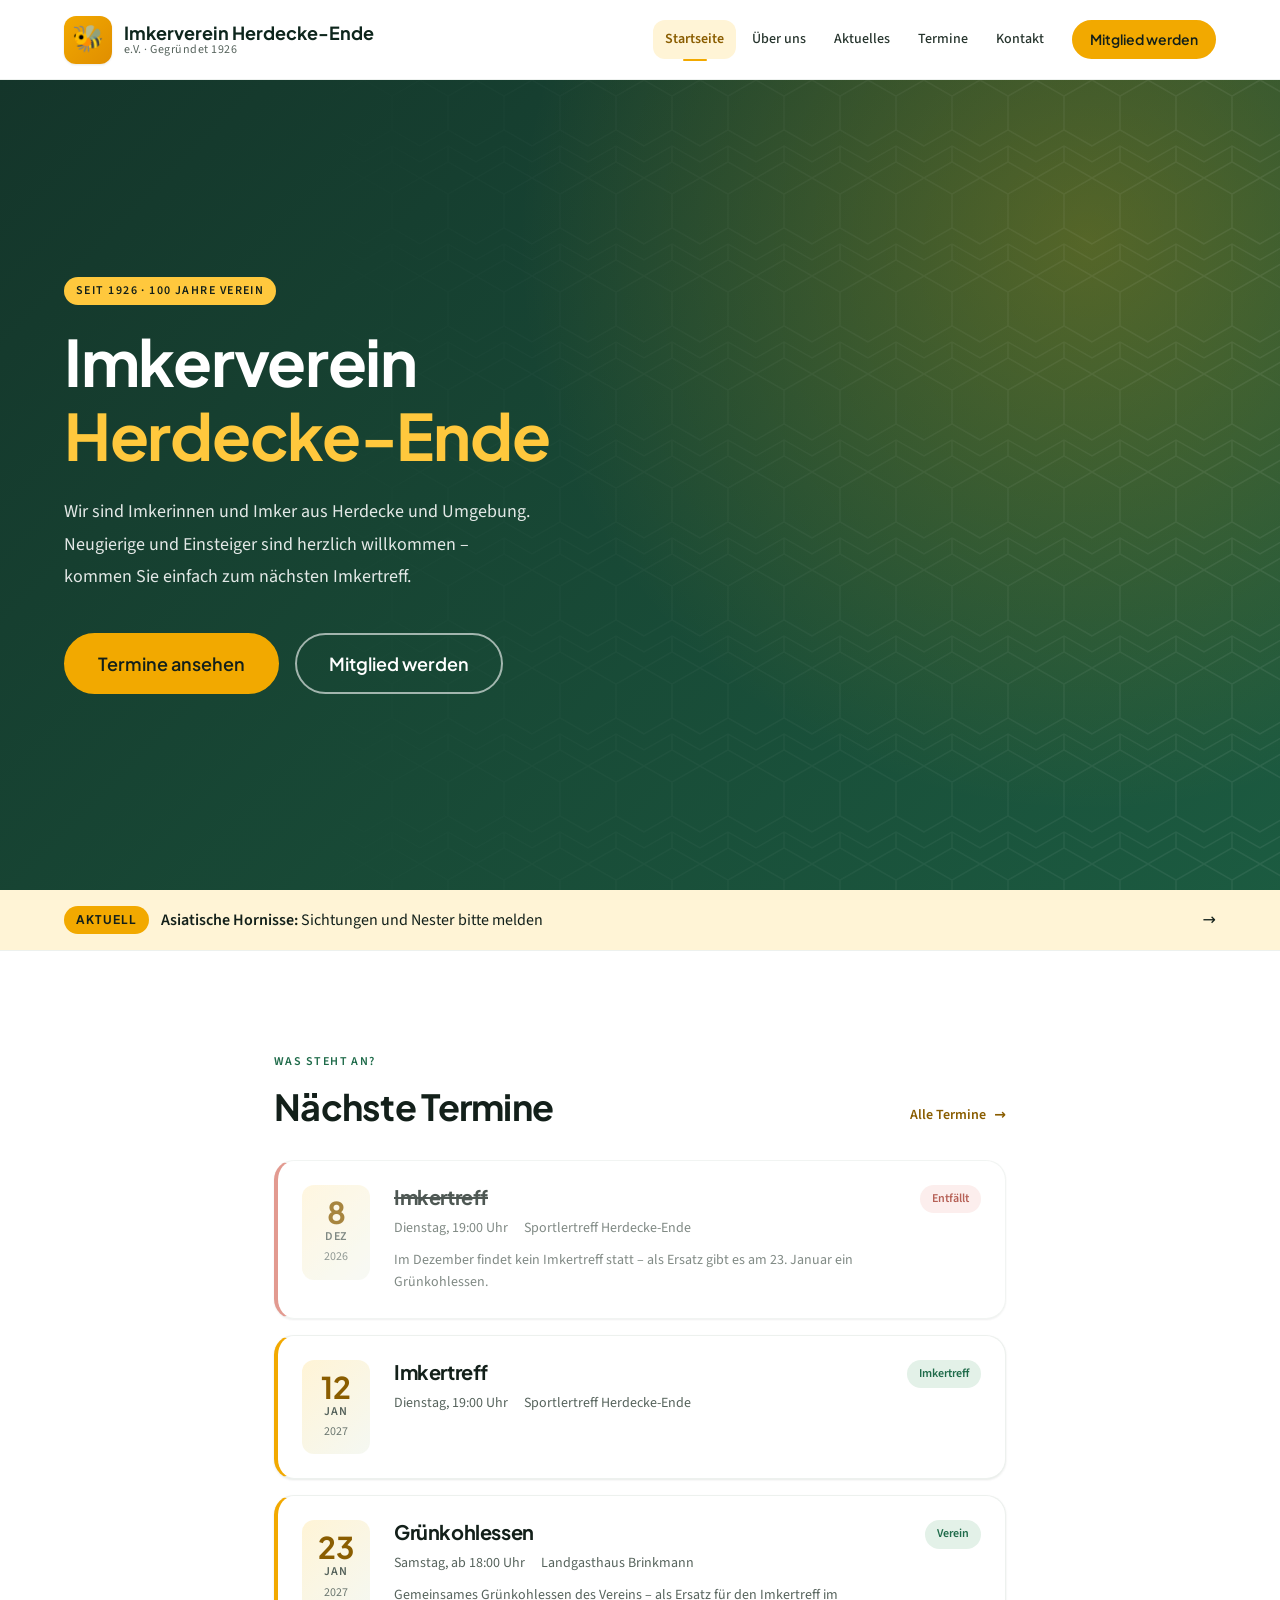
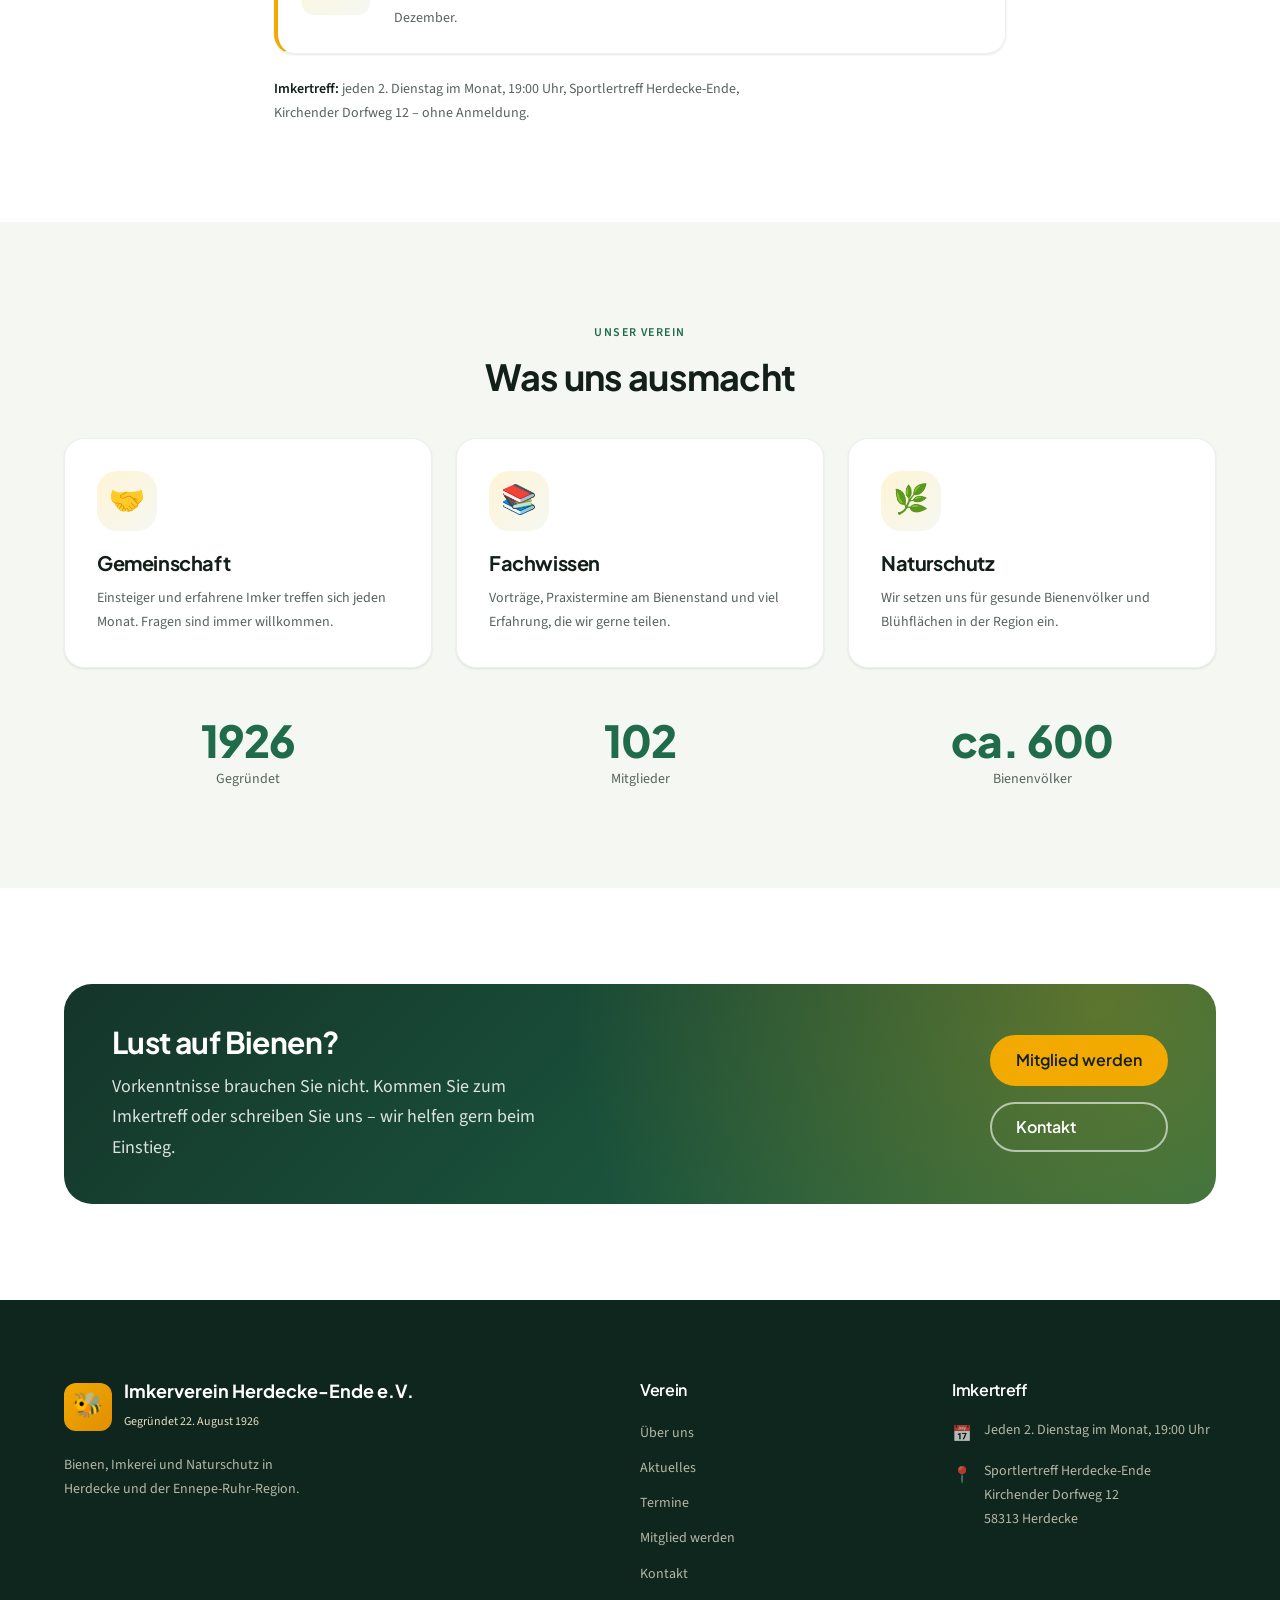
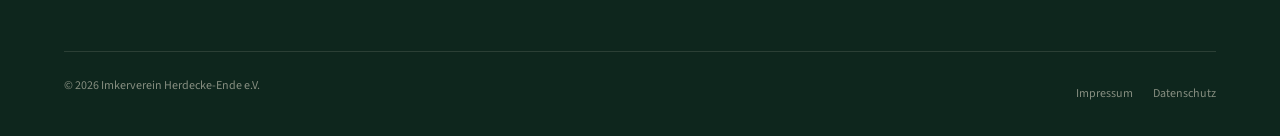
==== commit 0496e91c: "Aktuelles: Hinweis zur Asiatischen Hornisse mit Meldeadresse - Neue Seite aktuelles.html (in Navigat" ====
--- a/index.html
+++ b/index.html
@@ -32,6 +32,7 @@
         <ul class="nav-list" role="list">
           <li class="nav-list__item"><a href="index.html" class="nav-list__link">Startseite</a></li>
           <li class="nav-list__item"><a href="ueber-uns.html" class="nav-list__link">Über uns</a></li>
+          <li class="nav-list__item"><a href="aktuelles.html" class="nav-list__link">Aktuelles</a></li>
           <li class="nav-list__item"><a href="termine.html" class="nav-list__link">Termine</a></li>
           <li class="nav-list__item"><a href="kontakt.html" class="nav-list__link">Kontakt</a></li>
         </ul>
@@ -49,6 +50,7 @@
     <ul class="mobile-nav__list" role="list">
       <li><a href="index.html" class="mobile-nav__link">Startseite</a></li>
       <li><a href="ueber-uns.html" class="mobile-nav__link">Über uns</a></li>
+      <li><a href="aktuelles.html" class="mobile-nav__link">Aktuelles</a></li>
       <li><a href="termine.html" class="mobile-nav__link">Termine</a></li>
       <li><a href="kontakt.html" class="mobile-nav__link">Kontakt</a></li>
     </ul>
@@ -76,6 +78,16 @@
       </div>
     </section>
 
+    <section class="aktuell-banner" aria-label="Aktueller Hinweis">
+      <div class="container">
+        <a href="aktuelles.html#vespa-velutina" class="aktuell-banner__link">
+          <span class="aktuell-banner__badge">Aktuell</span>
+          <span class="aktuell-banner__text"><strong>Asiatische Hornisse:</strong> Sichtungen und Nester bitte melden</span>
+          <span class="arrow" aria-hidden="true">→</span>
+        </a>
+      </div>
+    </section>
+
     <section class="section" aria-labelledby="termine-heading">
       <div class="container container--narrow">
         <div class="section-head">
@@ -164,6 +176,7 @@
           <h2 class="footer-col__title">Verein</h2>
           <ul class="footer-col__list" role="list">
             <li><a href="ueber-uns.html" class="footer-col__link">Über uns</a></li>
+            <li><a href="aktuelles.html" class="footer-col__link">Aktuelles</a></li>
             <li><a href="termine.html" class="footer-col__link">Termine</a></li>
             <li><a href="mitglied-werden.html" class="footer-col__link">Mitglied werden</a></li>
             <li><a href="kontakt.html" class="footer-col__link">Kontakt</a></li>
--- a/css/components.css
+++ b/css/components.css
@@ -1650,3 +1650,122 @@
 .verband-box + .verband-box {
   margin-top: var(--space-5);
 }
+
+/* ================================================================
+   AKTUELLES
+   ================================================================ */
+
+/* Hinweis-Leiste auf der Startseite */
+.aktuell-banner {
+  background-color: var(--color-cream-mid);
+  border-bottom: 1px solid var(--color-border-light);
+}
+
+.aktuell-banner__link {
+  display: flex;
+  align-items: center;
+  gap: var(--space-3);
+  padding: var(--space-4) 0;
+  color: var(--color-text-dark);
+  text-decoration: none;
+}
+
+.aktuell-banner__link:hover .aktuell-banner__text {
+  text-decoration: underline;
+}
+
+.aktuell-banner__badge {
+  flex-shrink: 0;
+  padding: var(--space-1) var(--space-3);
+  border-radius: var(--radius-full);
+  background-color: var(--color-honey);
+  font-family: var(--font-display);
+  font-size: var(--fs-xs);
+  font-weight: 700;
+  text-transform: uppercase;
+  letter-spacing: 0.08em;
+}
+
+.aktuell-banner__text {
+  flex: 1;
+}
+
+/* Melde-Box */
+.melde-box {
+  display: flex;
+  align-items: center;
+  justify-content: space-between;
+  flex-wrap: wrap;
+  gap: var(--space-5);
+  margin: var(--space-10) 0;
+  padding: var(--space-8);
+  border-radius: var(--radius-xl);
+  background:
+    radial-gradient(circle at 90% 10%, rgba(242, 169, 0, 0.30), transparent 50%),
+    linear-gradient(135deg, var(--color-green-dark), var(--color-green));
+  color: var(--color-white);
+}
+
+.melde-box__title {
+  color: var(--color-white);
+  font-size: var(--fs-xl);
+  margin-bottom: var(--space-2);
+}
+
+.melde-box__text {
+  color: rgba(255, 255, 255, 0.85);
+  margin: 0;
+}
+
+.melde-box .btn {
+  word-break: break-all;
+}
+
+.artikel-zwischentitel {
+  font-size: var(--fs-xl);
+  margin: var(--space-10) 0 var(--space-5);
+}
+
+.artikel-hinweis {
+  margin-top: var(--space-5);
+  color: var(--color-text-muted);
+}
+
+/* Vergleichstabelle */
+.tabelle-wrap {
+  overflow-x: auto;
+  border-radius: var(--radius-lg);
+  border: 1px solid var(--color-border);
+}
+
+.vergleich {
+  width: 100%;
+  border-collapse: collapse;
+  font-size: var(--fs-sm);
+  background-color: var(--color-white);
+}
+
+.vergleich th,
+.vergleich td {
+  padding: var(--space-3) var(--space-4);
+  text-align: left;
+  vertical-align: top;
+  border-bottom: 1px solid var(--color-border-light);
+}
+
+.vergleich thead th {
+  background-color: var(--color-cream-warm);
+  font-family: var(--font-display);
+  color: var(--color-text-dark);
+}
+
+.vergleich tbody th {
+  font-weight: 600;
+  color: var(--color-text-dark);
+  white-space: nowrap;
+}
+
+.vergleich tr:last-child th,
+.vergleich tr:last-child td {
+  border-bottom: none;
+}
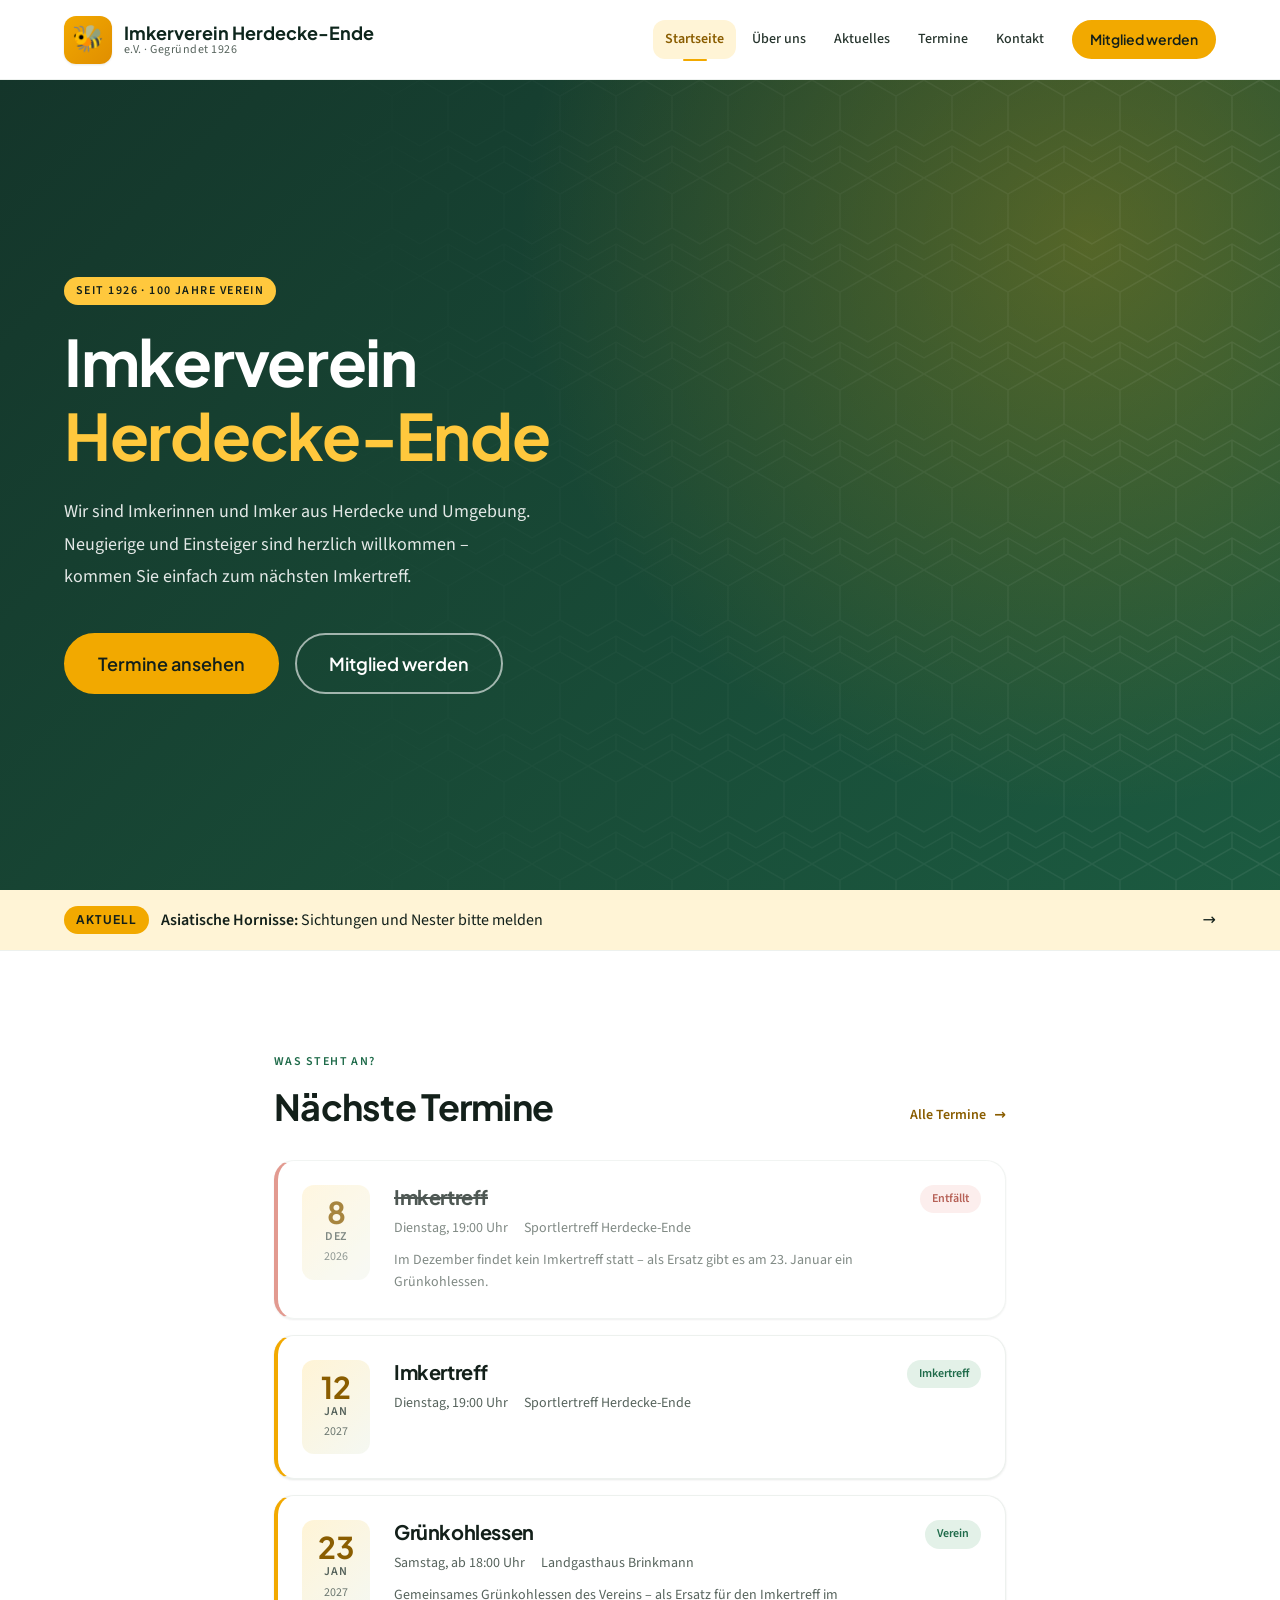
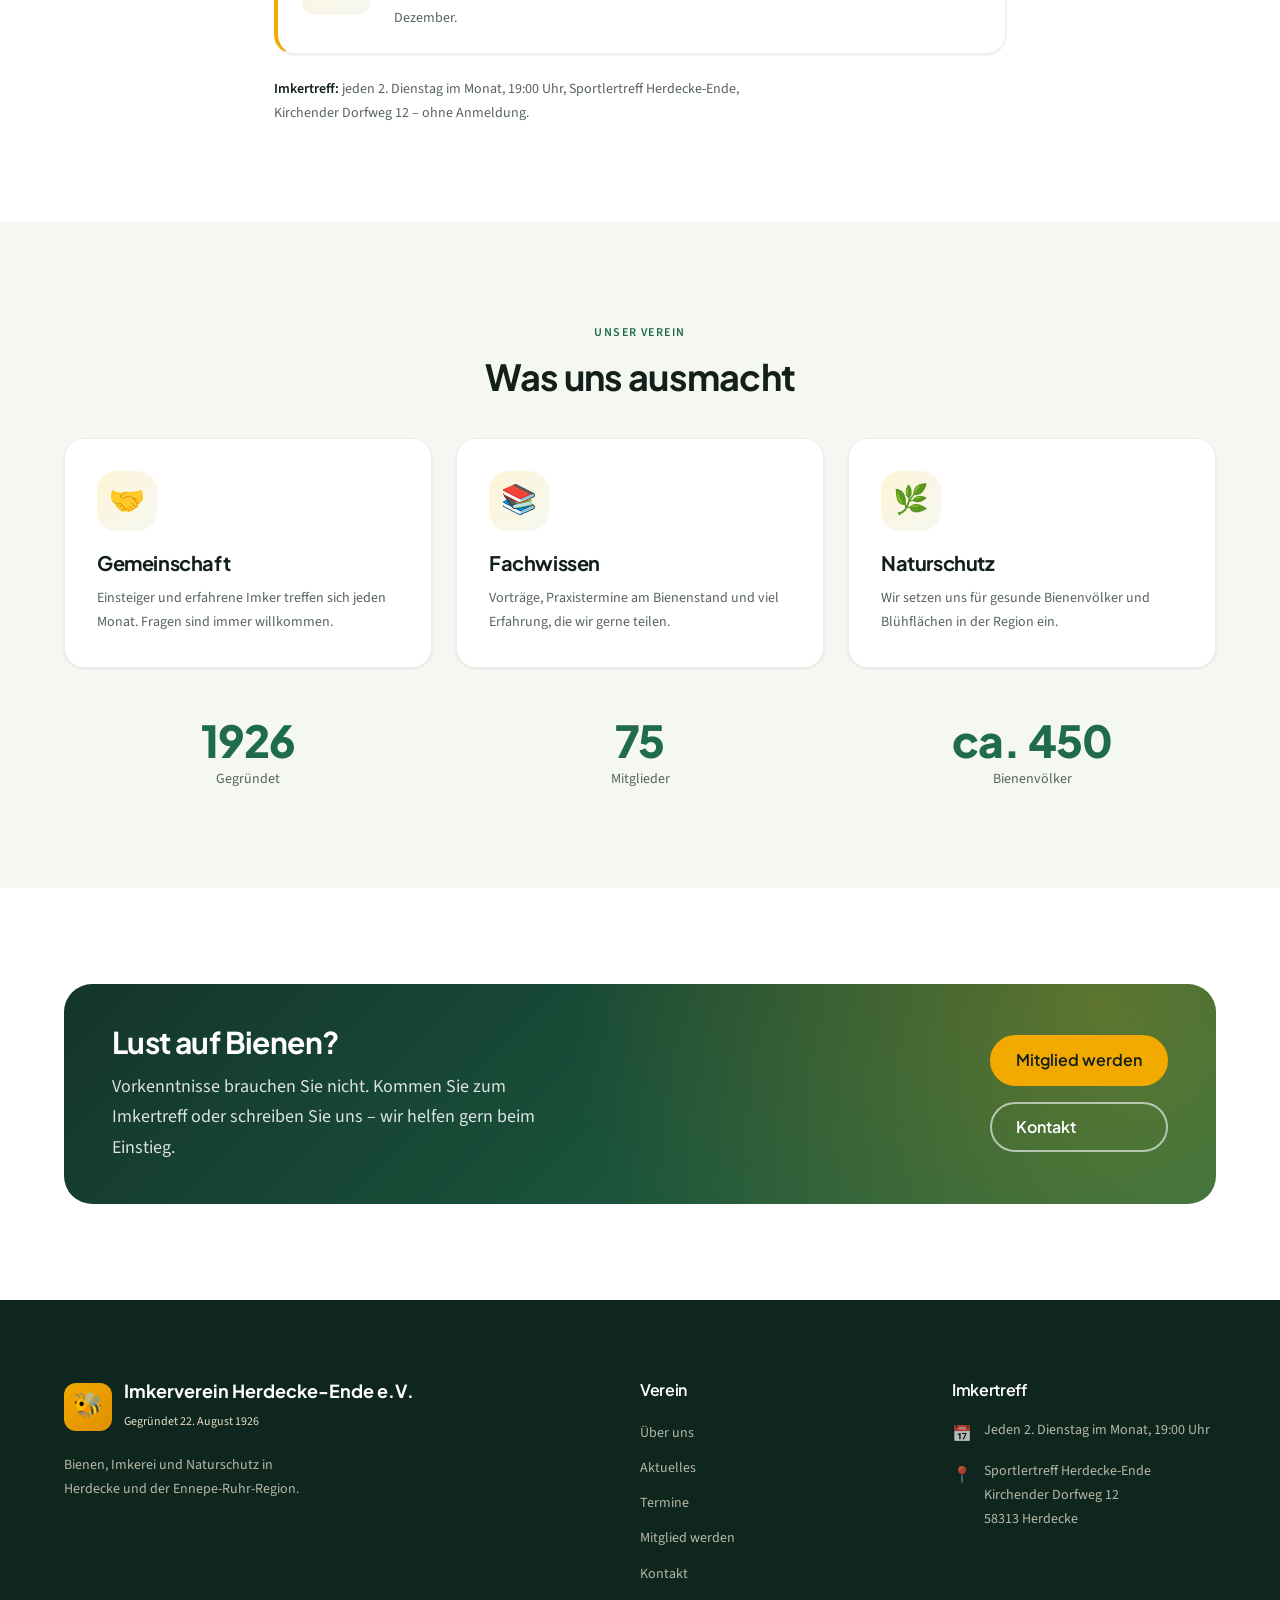
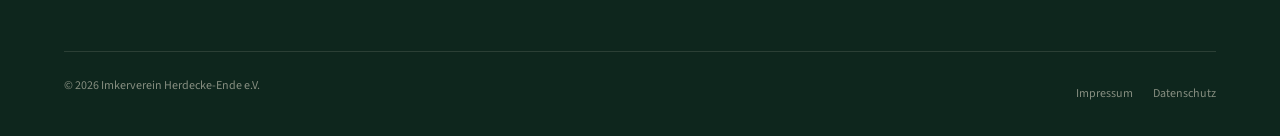
==== commit 0754a355: "Mitgliederzahl auf 75 und Völkerzahl auf ca. 450 aktualisieren - Startseite (Fakten-Leiste) und Besc" ====
--- a/index.html
+++ b/index.html
@@ -134,8 +134,8 @@
         </div>
         <dl class="fakten">
           <div class="fakten__item"><dt>Gegründet</dt><dd>1926</dd></div>
-          <div class="fakten__item"><dt>Mitglieder</dt><dd>102</dd></div>
-          <div class="fakten__item"><dt>Bienenvölker</dt><dd>ca. 600</dd></div>
+          <div class="fakten__item"><dt>Mitglieder</dt><dd>75</dd></div>
+          <div class="fakten__item"><dt>Bienenvölker</dt><dd>ca. 450</dd></div>
         </dl>
       </div>
     </section>
--- a/css/components.css
+++ b/css/components.css
@@ -1769,3 +1769,63 @@
 .vergleich tr:last-child td {
   border-bottom: none;
 }
+
+/* ================================================================
+   VORSTAND
+   ================================================================ */
+
+.vorstand-grid {
+  display: grid;
+  grid-template-columns: repeat(auto-fill, minmax(220px, 1fr));
+  gap: var(--space-5);
+}
+
+.vorstand-karte {
+  display: flex;
+  flex-direction: column;
+  gap: var(--space-1);
+  padding: var(--space-6);
+  background-color: var(--color-white);
+  border: 1px solid var(--color-border-light);
+  border-radius: var(--radius-lg);
+  box-shadow: var(--shadow-sm);
+}
+
+.vorstand-karte__amt {
+  font-size: var(--fs-xs);
+  font-weight: 600;
+  letter-spacing: 0.08em;
+  text-transform: uppercase;
+  color: var(--color-green);
+}
+
+.vorstand-karte__name {
+  font-family: var(--font-display);
+  font-size: var(--fs-lg);
+  font-weight: 700;
+  color: var(--color-text-dark);
+  margin-bottom: var(--space-2);
+}
+
+.vorstand-karte__name--leer {
+  font-weight: 500;
+  font-style: italic;
+  color: var(--color-text-light);
+}
+
+.vorstand-karte__kontakt {
+  font-size: var(--fs-sm);
+  word-break: break-word;
+}
+
+.vorstand-hinweis {
+  grid-column: 1 / -1;
+  text-align: center;
+  color: var(--color-text-muted);
+}
+
+.vorstand-mail {
+  margin: var(--space-8) auto 0;
+  text-align: center;
+  color: var(--color-text-muted);
+}
